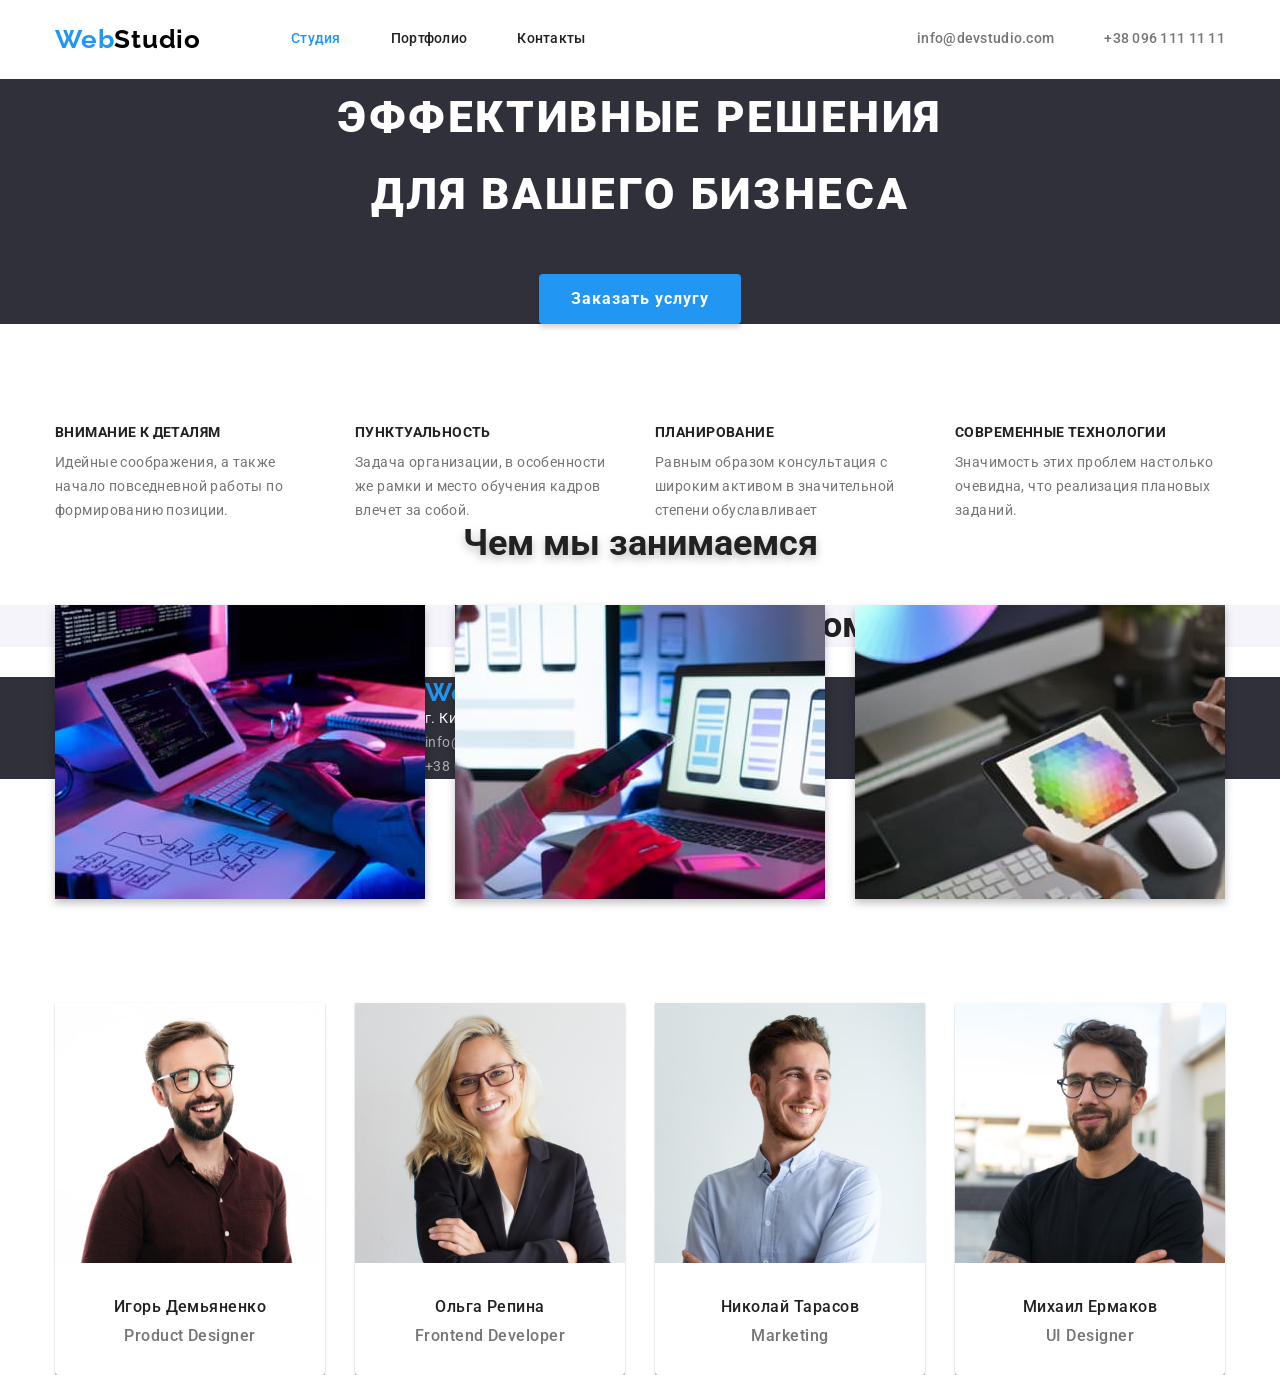
==== index.html @ 73bb430c "edit 23.06" ====
<!DOCTYPE html>
<html lang="ru">
<head>
    <meta charset="UTF-8">
    <meta http-equiv="X-UA-Compatible" content="IE=edge">
    <meta name="viewport" content="width=device-width, initial-scale=1.0">
    <link rel="preconnect" href="https://fonts.googleapis.com">
    <link rel="preconnect" href="https://fonts.gstatic.com" crossorigin>
    <link href="https://fonts.googleapis.com/css2?family=Raleway:wght@700&family=Roboto:wght@400;500;700;900&display=swap" rel="stylesheet">
    <link rel="stylesheet" href="https://cdnjs.cloudflare.com/ajax/libs/modern-normalize/1.1.0/modern-normalize.min.css" integrity="sha512-wpPYUAdjBVSE4KJnH1VR1HeZfpl1ub8YT/NKx4PuQ5NmX2tKuGu6U/JRp5y+Y8XG2tV+wKQpNHVUX03MfMFn9Q==" crossorigin="anonymous" referrerpolicy="no-referrer" />
    <title>Студия</title>
    <link rel="stylesheet" href="./css/styles.css" />
</head>
<body class="page">
    <!-- Меню -->
    <header class="page-header">
        <div class="container">
            <nav class="main-nav">
                <a class="main-logo" href="./index.html">
                    <span class="logo-accent">Web</span>Studio
                </a>
                <ul class="main-nav list">
                    <li class="item"><a class="main-nav-li link current" href="./index.html">Студия</a></li>
                    <li class="item"><a class="main-nav-li link" href="./portfolio.html">Портфолио</a></li>
                    <li class="item"><a class="main-nav-li link" href="">Контакты</a></li>
                </ul>
                <ul class="contact list">
                    <li class="item"><a class="contact-li link" href="mailto:info@devstudio.com">info@devstudio.com</a></li>
                    <li class="item"><a class="contact-li link" href="tel:+380961111111">+38 096 111 11 11</a></li>
                </ul>
            </nav>
        </div>
    </header>
    <main>
        <!--Герой-->
    <div>
        <section class="hero">
            <h1 class="hero-title">Эффективные решения для вашего бизнеса</h1>
            <button class="button-hero" type="button" >
                Заказать услугу
            </button>
        </section>
    </div>
    <!--Особенности-->
    <section class="pecul">
        <div class="container">
            <h2 class="title-pecul">Особенности</h2>
        <ul class="pecul-li list">
            <li class="item">
                <h3>Внимание к деталям</h3>
                <p>Идейные соображения, а также начало повседневной работы по формированию позиции.</p>
            </li>
            <li class="item">
                <h3>Пунктуальность</h3>
                <p>Задача организации, в особенности же рамки и место обучения кадров влечет за собой.</p>
            </li>
            <li class="item">
                <h3>Планирование</h3>
                <p>Равным образом консультация с широким активом в значительной степени обуславливает</p>
            </li>
            <li class="item">
                <h3>Современные технологии</h3>
                <p>Значимость этих проблем настолько очевидна, что реализация плановых заданий.</p>
            </li>
        </ul>
        </div>
    </section>
    <!--Чем мы занимаемся-->    
    <section class="lessons">
        <div class="container">
            <h2 class="les-title">Чем мы занимаемся</h2>
        <ul class="les-li list">
            <li class="item"><img class="img-lessons" src="./images/box1.jpg" alt="планшет на столе" width="370"></li>
            <li class="item"><img class="img-lessons" src="./images/box2.jpg" alt="ноутбук и телефон" width="370"></li>
            <li class="item"><img class="img-lessons" src="./images/box3.jpg" alt="планшет в руке" width="370"></li>
        </ul>
        </div>
    </section>
    <!--Наша команда-->
    <section class="command">
        <div class="container">
            <h2 class="com-title">Наша команда</h2>
        <ul class="com-li list">
            <li class="item"> <img src="./images/team1.jpg" alt="Игорь Демьяненко" width="270">
            <h3 class="command-name">Игорь Демьяненко</h3>
            <p>Product Designer</p>
            </li>
            <li class="item"> <img src="./images/team2.jpg" alt="Ольга Репина" width="270">
            <h3 class="command-name">Ольга Репина</h3>
            <p>Frontend Developer</p>
            </li>
            <li class="item"> <img src="./images/team3.jpg" alt="Николай Тарасов" width="270">
            <h3 class="command-name">Николай Тарасов</h3>
            <p>Marketing</p>
            </li>
            <li class="item"> <img src="./images/team4.jpg" alt="Михаил Ермаков" width="270">
            <h3 class="command-name">Михаил Ермаков</h3>
            <p>UI Designer</p>
            </li>
        </ul>
        </div>
    </section>
    </main>
    <footer>
        <div class="container">
            
                <a class="footer-logo" href="./index.html">
                    <span class="logo-accent">Web</span>Studio
                </a>
                <address class="adress-fot">
                    <ul class="list">
                        <li class="foter-adress">г. Киев, пр-т Леси Украинки, 26</li>
                        <li><a class="adress-lnk link" href="mailto:info@devstudio.com">info@devstudio.com</a></li>
                        <li><a class="adress-lnk link" href="tel:+380961111111">+38 096 111 11 11</a></li>
                    </ul>
                </address>
           
        </div>
    </footer>
</body>
</html>
---- css/styles.css ----
/* цвет фона Наша команда #F5F4FA */
/* цвет карточек наша комманда #F5F4FA */
/* цвет фона героя и подвала  #2F303A */
html {
    box-sizing: border-box;
}
*,
*::before,
*::after {
    box-sizing: inherit;
}
:root {
    --primery-text-color: #757575;
    --secondary-text-color: #212121;
    --highlight-color: #2196F3;
    --primery-backgrouncol-port: #fff;
    --secondary-beckgrouncol-port: #F5F4FA;
}
body {
    background-color: var(--primery-backgrouncol-port);
    font-family: Roboto, sans-serif;
    font-style: normal;
    color: var(--primery-text-color);
}
.container {
    width: 1200px;
    padding-left: 15px;
    padding-right: 15px;
    margin: 0 auto;
}
h2 {
    color: var(--secondary-text-color);
    font-weight: 700;
    font-size: 36px;
    line-height: 1.16;
}
.list {
    margin: 0;
    padding: 0;
    list-style-type: none;
}
.link {
    color: inherit;
    text-decoration: none;
}
.img {
    display: block;
}

/* header */
/* .page-header {
    display: flex;
    align-items: center;
    min-height: 80px;
} */
.main-logo {
    margin-right: 90px;
    margin-top: 24px;
    margin-bottom: 24px;
    font-family: Raleway, sans-serif;
    font-style: normal;
    font-weight: 700;
    font-size: 26px;
    line-height: 1.19;
    letter-spacing: 0.03em;
    color: #000;
    word-spacing: inherit;
    text-decoration: none;
}
.logo-accent {
    color: var(--highlight-color);
}
.main-nav {
    display: flex;
    align-items: center;
}
.main-nav .item:last-child {
    margin-right: 0;
}
.main-nav .item + .item {
    margin-left: 50px;
}
.main-nav,
.contact {
    color: var(--secondary-text-color);
    font-weight: 500;
    font-size: 14px;
    line-height: 1.14;
    letter-spacing: 0.02em;
    word-spacing: inherit;
    text-decoration: none;
}
.contact {
    display: flex;
    margin-left: auto;
    color: var(--primery-text-color);
}
.contact .item + .item {
    margin-left: 50px;
    
}
.current,
.main-nav-li:focus,
.main-nav-li:hover,
.contact-li:hover,
.contact-li:focus {
    color: var(--highlight-color);
    text-decoration: none;
}
/* hero */
.hero {
    background-color: #2F303A;
    text-align: center;
}
.hero-title {
    max-width: 700px;
    margin-top: 0;
    margin-right: auto;
    margin-left: auto;
    margin-bottom: 40px;
    color: #fff;
    font-weight: 900;
    font-size: 44px;
    line-height: 1.76;
    letter-spacing: 0.06em;
    text-transform: uppercase;
}
.button-hero {
    min-width: 200px;
    padding: 10px 32px;
    font-family: Roboto, sans-serif;
    font-style: normal;
    font-weight: 700;
    font-size: 16px;
    line-height: 1.88;
    letter-spacing: 0.06em;
    color: #fff;
    background-color: var(--highlight-color);
    border: 0;
    border-color: transparent;
    box-shadow: 0px 4px 4px rgba(0, 0, 0, 0.15);
    border-radius: 4px;
    cursor: pointer;
}
/* peculiarities */
.pecul-li {
    display: flex;
    flex-wrap: wrap;
    align-items: center;
}
.pecul-li .item > p {
    margin: 0;
}
.pecul-li > li {
    width: 270px;
}
.pecul-li .item:last-child {
    margin-right: 0;
}
.pecul-li .item + .item {
    margin-left: 30px;
}
.title-pecul {
    visibility: hidden;
}
.pecul h3 {
    margin: 0;
    padding-top: 0;
    padding-bottom: 10px;
    color: var(--secondary-text-color);
    font-weight: 700;
    font-size: 14px;
    line-height: 1.14;
    letter-spacing: 0.03em;
    text-transform: uppercase;
}
.pecul p {
    font-weight: 400;
    font-size: 14px;
    line-height: 1.71;
    letter-spacing: 0.03em;
}

/* lessons */
.lessons {
    filter: drop-shadow(0px 4px 4px rgba(0, 0, 0, 0.25));
}
.les-title {
    margin-top: 0;
    margin-bottom: 40px;
    text-align: center;
}
.les-li {
    display: flex;
    align-items: center;
    float: left;
    max-width: 370px;
    padding-bottom: 100px;
}
.les-li .item:last-child {
    margin-right: 0;
}
.les-li .item + .item {
    margin-left: 30px;
}
/* command */
.command {
    background-color: var(--secondary-beckgrouncol-port);
}
.com-title {
    /* margin-top: 0;
    margin-bottom: 40px; */
    text-align: center;
}
.com-li {
    display: flex;
    flex-wrap: wrap;
    float: left;
    align-items: center;
}
.com-li .item:last-child {
    margin-right: 0;
}
.com-li .item + .item {
    margin-left: 30px;
}
.com-li img {
    margin-bottom: 30px;
}
.com-li p {
    margin-top: 0;
    margin-bottom: 30px;
    font-weight: 500;
    font-size: 16px;
    line-height: 1.18;
    text-align: center;
    letter-spacing: 0.03em;
}
.com-li > .item {
    max-width: 270px;
    background-color: #fff;
    box-shadow: 0px 1px 3px rgba(0, 0, 0, 0.12), 0px 1px 1px rgba(0, 0, 0, 0.14), 0px 2px 1px rgba(0, 0, 0, 0.2);
    border-radius: 0px 0px 4px 4px;
}
.command-name {
    margin-top: 0;
    margin-bottom: 10px;
    font-weight: 500;
    font-size: 16px;
    line-height: 1.18;
    text-align: center;
    letter-spacing: 0.03em;
    color: #212121;
}
/* footer */
footer {
    background-color: #2F303A;
}

.footer-logo {
    font-family: Raleway, sans-serif;
    font-style: normal;
    font-weight: 700;
    font-size: 26px;
    line-height: 1.19;
    letter-spacing: 0.03em;
    color: #fff;
    word-spacing: inherit;
    text-decoration: none;
}
.adress-fot,
.foter-adress {
    font-weight: 400;
    font-size: 14px;
    font-style: normal;
    line-height: 1.71;
    letter-spacing: 0.03em;
}
.foter-adress {
    color: #fff;
}
.adress-fot {
    color: rgba(255, 255, 255, 0.6);
}

/* portfolio */
.page-portf{
    font-family: Roboto, sans-serif;
    font-style: normal;
    text-decoration : none;
    color: var(--primery-text-color);
    background-color: var(--primery-backgrouncol-port)
}
.main-title {
    display: none;
}
.main-btn {
font-family: Roboto, sans-serif;
font-style: normal;
font-weight: 500;
font-size: 16px;
line-height: 1.62;
text-align: center;
letter-spacing: 0.03em;
color: #000;
background-color: var(--secondary-beckgrouncol-port);
border-color: transparent;
border-radius: 4px;
cursor: pointer;

}
.main-btn:focus,
.main-btn:hover {
    color: ;
    background-color: var(--highlight-color);

}
.works-li {
    display: flex;
    flex-wrap: wrap;
}
.works-li > li {
    width: 370px;
}
.main-img {
    background-color: var(--primery-backgrouncol-port);
    border-radius: 4px;
}
.name-project {
    font-weight: 700;
    font-size: 18px;
    line-height: 2;
    letter-spacing: 0.06em;
    color: #212121;
}
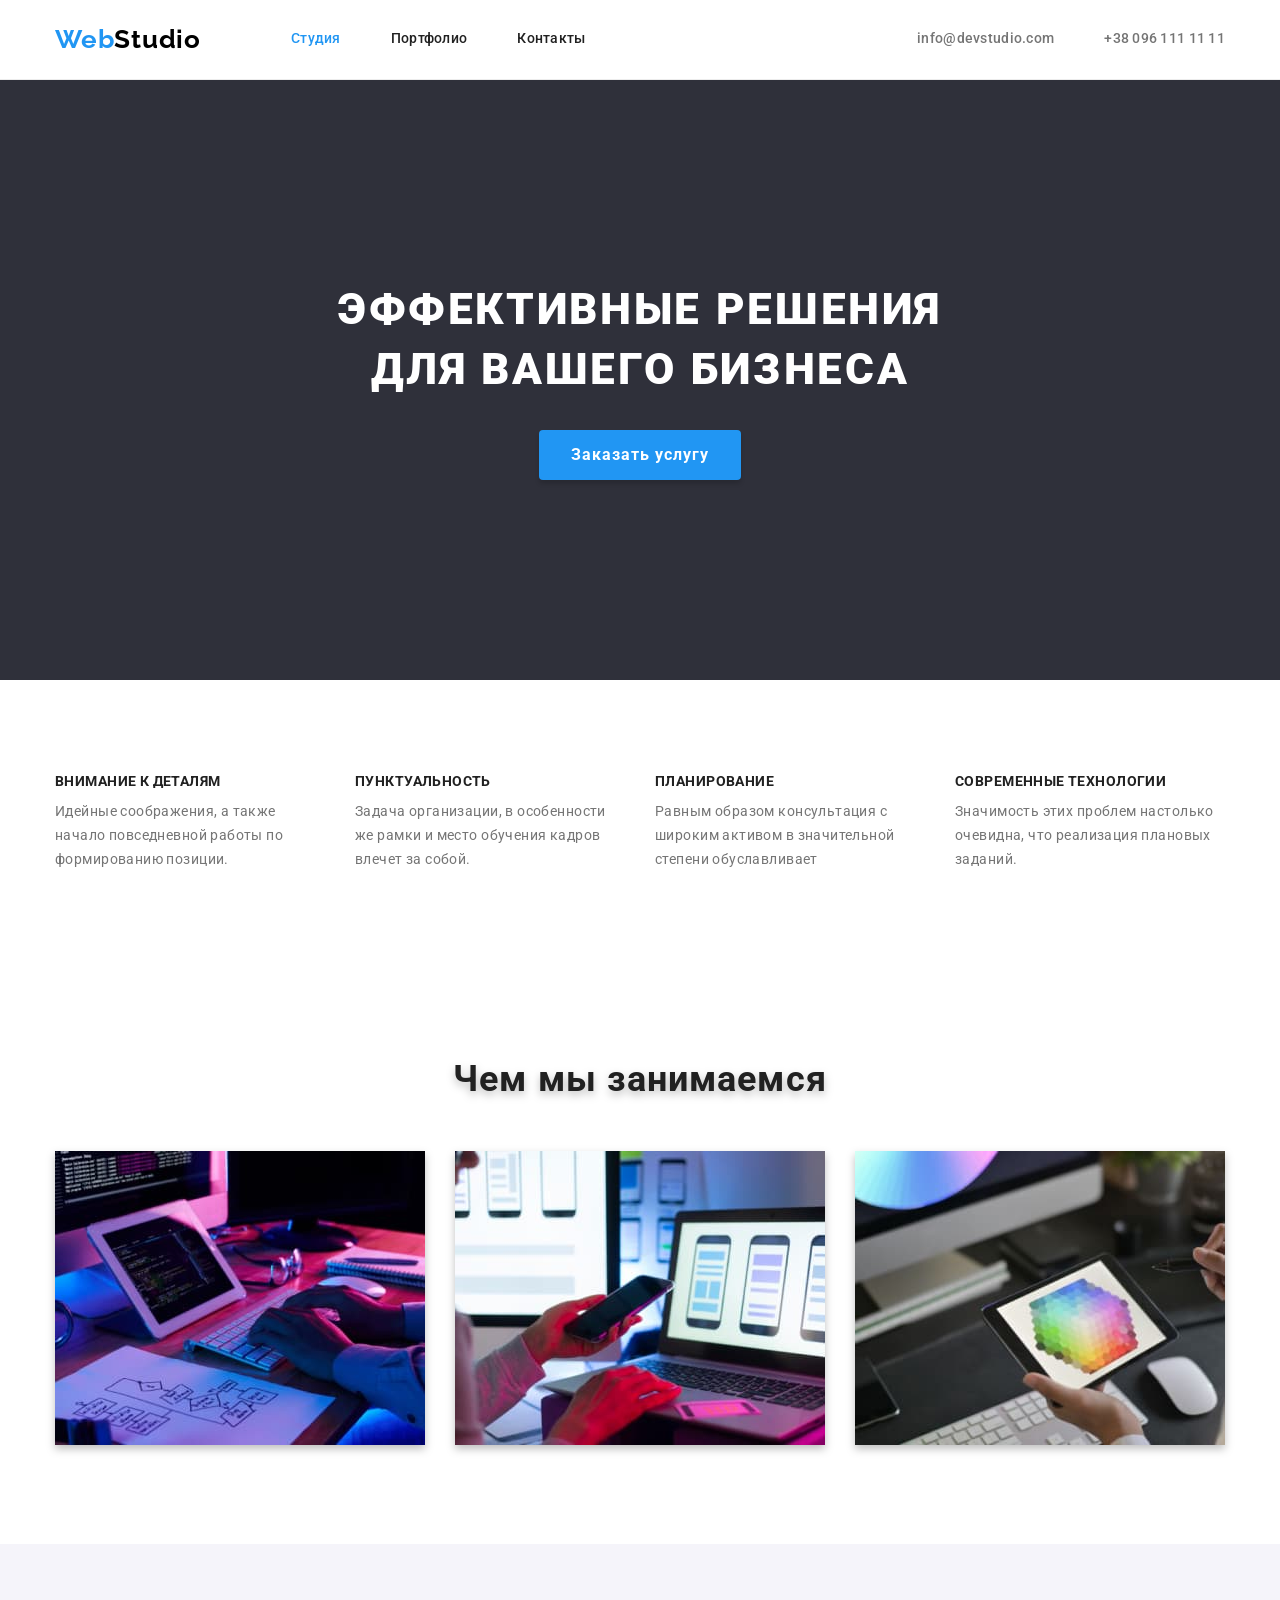
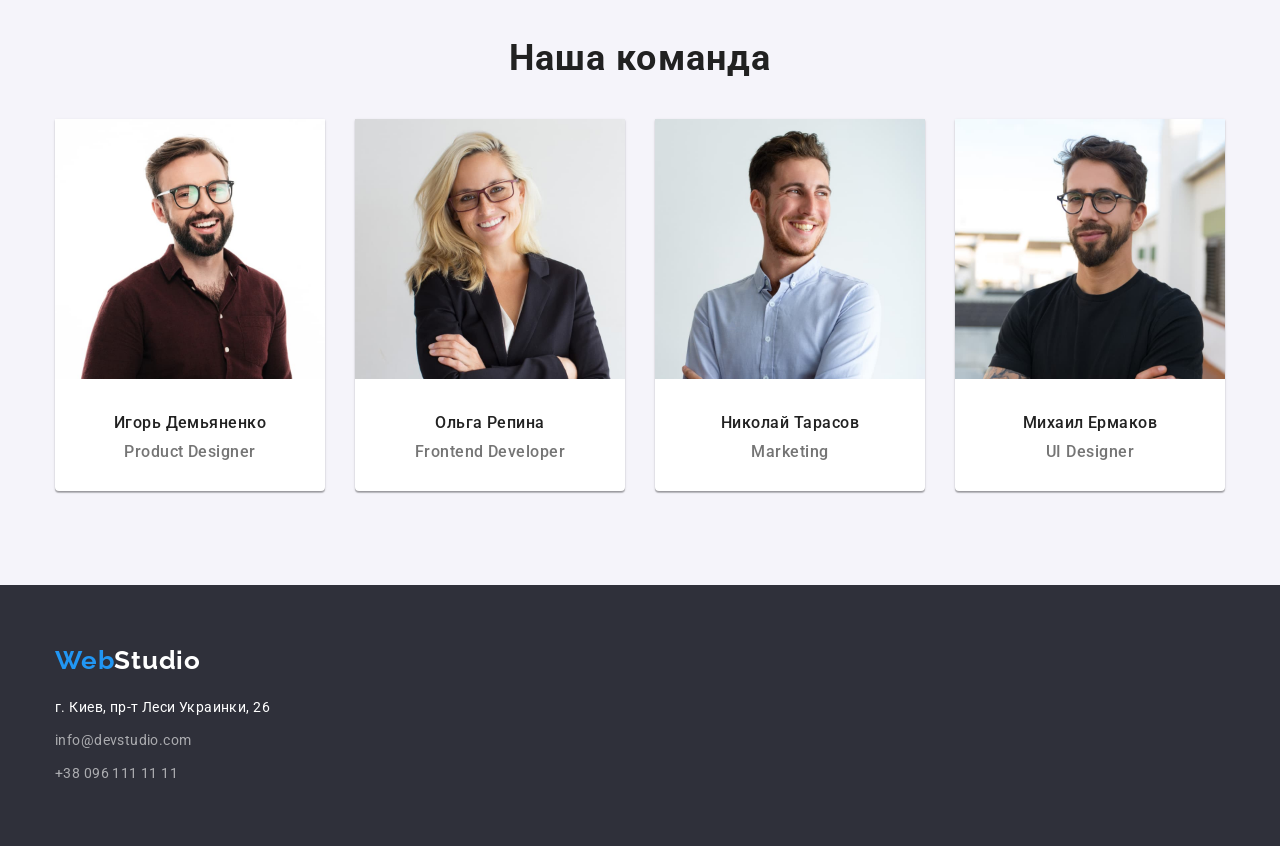
==== commit 76799cd0: "index ok" ====
--- a/index.html
+++ b/index.html
@@ -103,18 +103,18 @@
     </main>
     <footer>
         <div class="container">
-            
+            <div class="foot-log">
                 <a class="footer-logo" href="./index.html">
                     <span class="logo-accent">Web</span>Studio
                 </a>
-                <address class="adress-fot">
-                    <ul class="list">
+            </div>
+                <address class="adress-foot">
+                    <ul class="adrfoo list">
                         <li class="foter-adress">г. Киев, пр-т Леси Украинки, 26</li>
                         <li><a class="adress-lnk link" href="mailto:info@devstudio.com">info@devstudio.com</a></li>
                         <li><a class="adress-lnk link" href="tel:+380961111111">+38 096 111 11 11</a></li>
                     </ul>
                 </address>
-           
         </div>
     </footer>
 </body>
--- a/css/styles.css
+++ b/css/styles.css
@@ -33,6 +33,8 @@
     font-weight: 700;
     font-size: 36px;
     line-height: 1.16;
+    text-align: center;
+    letter-spacing: 0.03em; 
 }
 .list {
     margin: 0;
@@ -46,13 +48,15 @@
 .img {
     display: block;
 }
+section {
+    padding-top: 94px;
+    padding-bottom: 94px;
+}
 
 /* header */
-/* .page-header {
-    display: flex;
-    align-items: center;
-    min-height: 80px;
-} */
+.page-header {
+    border-bottom: 1px solid #ECECEC;
+}
 .main-logo {
     margin-right: 90px;
     margin-top: 24px;
@@ -109,25 +113,29 @@
 }
 /* hero */
 .hero {
+    padding-top: 0;
+    padding-bottom: 0;
     background-color: #2F303A;
     text-align: center;
 }
 .hero-title {
     max-width: 700px;
+    padding-top: 200px;
     margin-top: 0;
     margin-right: auto;
     margin-left: auto;
-    margin-bottom: 40px;
+    margin-bottom: 30px;
     color: #fff;
     font-weight: 900;
     font-size: 44px;
-    line-height: 1.76;
+    line-height: 1.36;
     letter-spacing: 0.06em;
     text-transform: uppercase;
 }
 .button-hero {
     min-width: 200px;
     padding: 10px 32px;
+    margin-bottom: 200px;
     font-family: Roboto, sans-serif;
     font-style: normal;
     font-weight: 700;
@@ -143,6 +151,10 @@
     cursor: pointer;
 }
 /* peculiarities */
+/* .pecul {
+    padding-top: 0;
+    padding-bottom: 0;
+} */
 .pecul-li {
     display: flex;
     flex-wrap: wrap;
@@ -161,7 +173,10 @@
     margin-left: 30px;
 }
 .title-pecul {
+    margin-top: 0;
+    margin-bottom: 0;
     visibility: hidden;
+    display: none;
 }
 .pecul h3 {
     margin: 0;
@@ -187,15 +202,16 @@
 }
 .les-title {
     margin-top: 0;
-    margin-bottom: 40px;
+    padding-bottom: 50px;
+    margin-bottom: 0;
     text-align: center;
 }
 .les-li {
     display: flex;
-    align-items: center;
-    float: left;
+    /* align-items: center; */
+    /* float: left; */
     max-width: 370px;
-    padding-bottom: 100px;
+    /* padding-bottom: 100px; */
 }
 .les-li .item:last-child {
     margin-right: 0;
@@ -208,14 +224,14 @@
     background-color: var(--secondary-beckgrouncol-port);
 }
 .com-title {
-    /* margin-top: 0;
-    margin-bottom: 40px; */
+    margin-top: 0;
+    margin-bottom: 40px;
     text-align: center;
 }
 .com-li {
     display: flex;
     flex-wrap: wrap;
-    float: left;
+    /* float: left; */
     align-items: center;
 }
 .com-li .item:last-child {
@@ -256,8 +272,15 @@
 footer {
     background-color: #2F303A;
 }
-
+.foot-log {
+    padding-top: 60px;
+    padding-bottom: 20px;
+}
+.adress-foot {
+    padding-bottom: 60px;
+}
 .footer-logo {
+    padding-top: 60px;
     font-family: Raleway, sans-serif;
     font-style: normal;
     font-weight: 700;
@@ -268,7 +291,15 @@
     word-spacing: inherit;
     text-decoration: none;
 }
-.adress-fot,
+.adress-foot .list {
+    display: flex;
+    flex-direction: column;
+    flex-wrap: wrap;
+}
+.adrfoo > li:nth-child(n + 2) {
+    padding-top: 9px;
+}
+.adress-foot,
 .foter-adress {
     font-weight: 400;
     font-size: 14px;
@@ -279,7 +310,7 @@
 .foter-adress {
     color: #fff;
 }
-.adress-fot {
+.adress-foot {
     color: rgba(255, 255, 255, 0.6);
 }
 
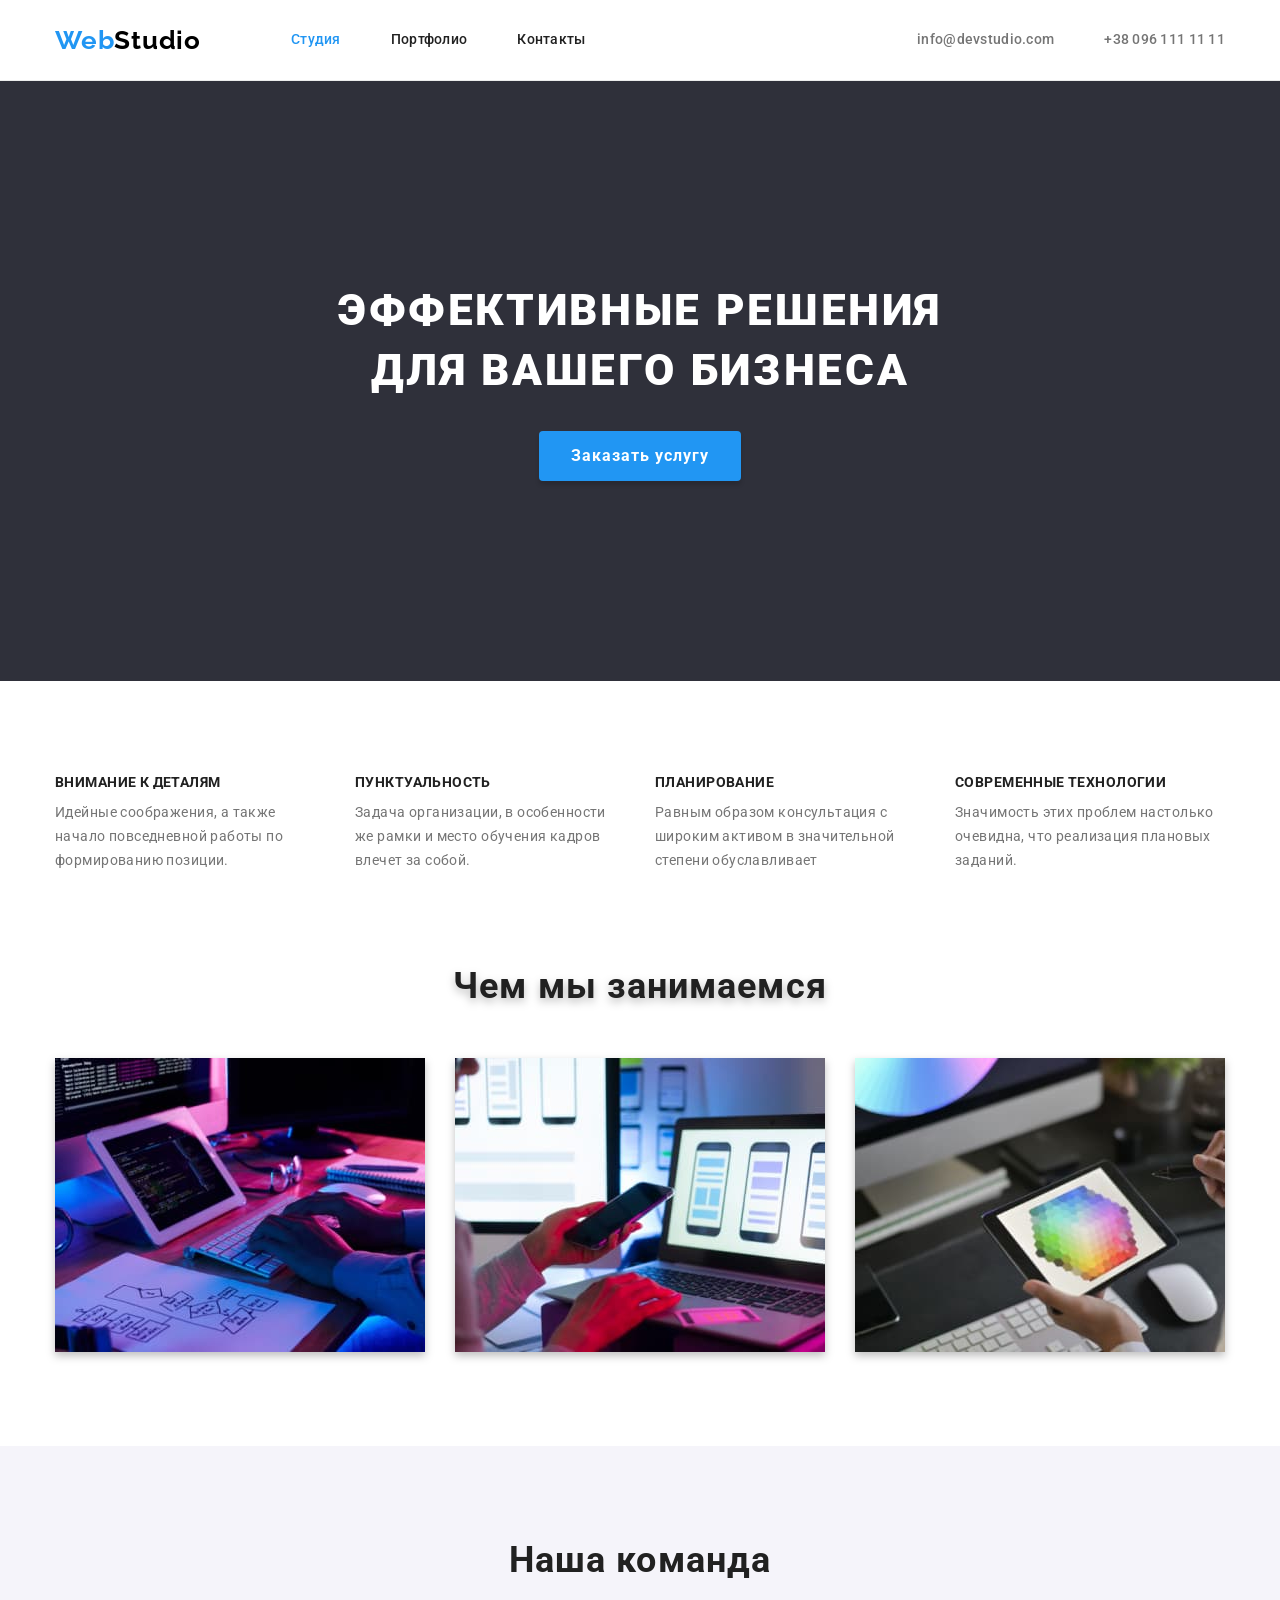
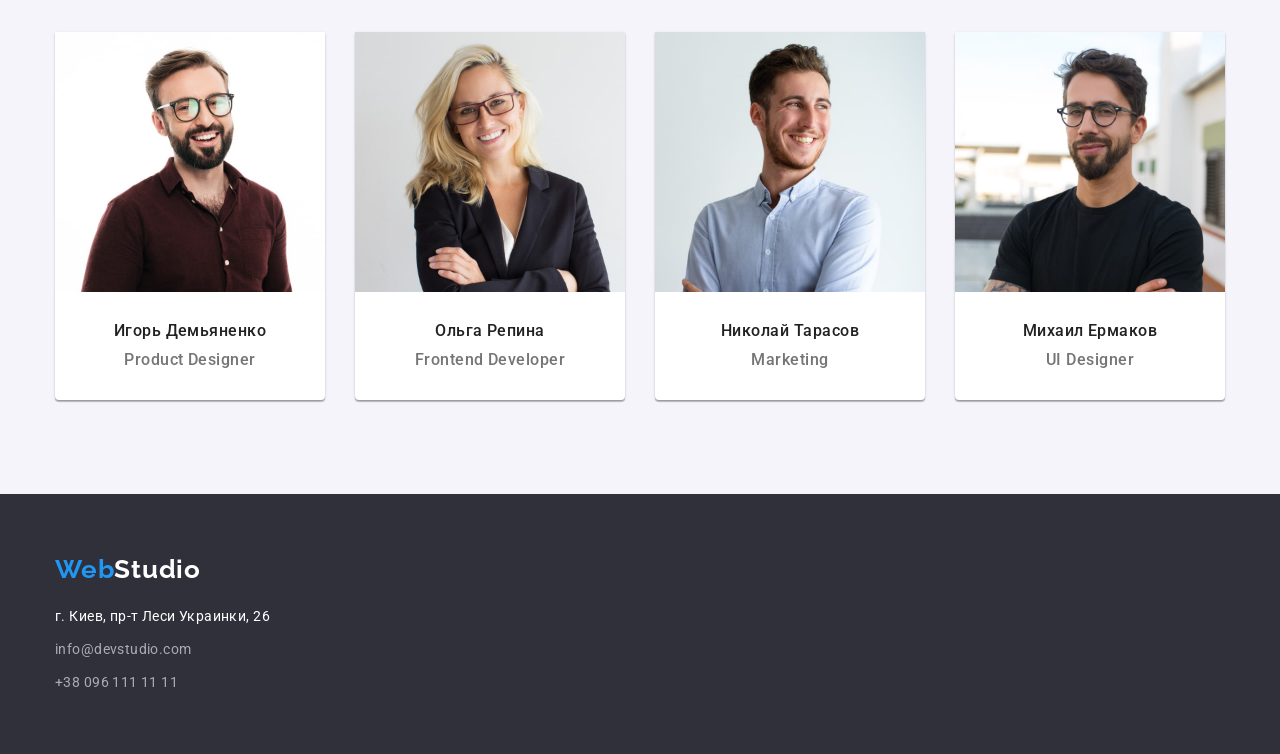
==== commit 76f57da2: "finish 25.06" ====
--- a/index.html
+++ b/index.html
@@ -81,21 +81,29 @@
         <div class="container">
             <h2 class="com-title">Наша команда</h2>
         <ul class="com-li list">
-            <li class="item"> <img src="./images/team1.jpg" alt="Игорь Демьяненко" width="270">
-            <h3 class="command-name">Игорь Демьяненко</h3>
-            <p>Product Designer</p>
+            <li class="item"><img src="./images/team1.jpg" alt="Игорь Демьяненко" width="270">
+            <div class="com-na">
+                <h3 class="command-name">Игорь Демьяненко</h3>
+                <p>Product Designer</p>
+            </div> 
             </li>
-            <li class="item"> <img src="./images/team2.jpg" alt="Ольга Репина" width="270">
-            <h3 class="command-name">Ольга Репина</h3>
-            <p>Frontend Developer</p>
+            <li class="item"><img src="./images/team2.jpg" alt="Ольга Репина" width="270">
+            <div class="com-na">
+                <h3 class="command-name">Ольга Репина</h3>
+                <p>Frontend Developer</p>
+            </div>
             </li>
-            <li class="item"> <img src="./images/team3.jpg" alt="Николай Тарасов" width="270">
-            <h3 class="command-name">Николай Тарасов</h3>
-            <p>Marketing</p>
+            <li class="item"><img src="./images/team3.jpg" alt="Николай Тарасов" width="270">
+            <div class="com-na">
+                <h3 class="command-name">Николай Тарасов</h3>
+                <p>Marketing</p>
+            </div>
             </li>
-            <li class="item"> <img src="./images/team4.jpg" alt="Михаил Ермаков" width="270">
-            <h3 class="command-name">Михаил Ермаков</h3>
-            <p>UI Designer</p>
+            <li class="item"><img src="./images/team4.jpg" alt="Михаил Ермаков" width="270">
+            <div class="com-na">
+                <h3 class="command-name">Михаил Ермаков</h3>
+                <p>UI Designer</p>
+            </div>
             </li>
         </ul>
         </div>
--- a/css/styles.css
+++ b/css/styles.css
@@ -22,20 +22,41 @@
     font-style: normal;
     color: var(--primery-text-color);
 }
+h1,
+h2,
+h3,
+h4,
+h5,
+h6,
+p {
+	margin-top: 0;
+}
+h2 {
+    color: var(--secondary-text-color);
+    font-weight: 700;
+    font-size: 36px;
+    line-height: 1.16;
+    text-align: center;
+    letter-spacing: 0.03em; 
+}
+address {
+	font-style: normal;
+}
+img {
+    display: block;
+	max-width: 100%;
+	height: auto;
+}
+section {
+    padding-top: 94px;
+    padding-bottom: 94px;
+}
 .container {
     width: 1200px;
     padding-left: 15px;
     padding-right: 15px;
     margin: 0 auto;
 }
-h2 {
-    color: var(--secondary-text-color);
-    font-weight: 700;
-    font-size: 36px;
-    line-height: 1.16;
-    text-align: center;
-    letter-spacing: 0.03em; 
-}
 .list {
     margin: 0;
     padding: 0;
@@ -45,22 +66,14 @@
     color: inherit;
     text-decoration: none;
 }
-.img {
-    display: block;
-}
-section {
-    padding-top: 94px;
-    padding-bottom: 94px;
-}
 
 /* header */
 .page-header {
     border-bottom: 1px solid #ECECEC;
+    
 }
 .main-logo {
     margin-right: 90px;
-    margin-top: 24px;
-    margin-bottom: 24px;
     font-family: Raleway, sans-serif;
     font-style: normal;
     font-weight: 700;
@@ -83,6 +96,10 @@
 }
 .main-nav .item + .item {
     margin-left: 50px;
+}
+.main-nav .item {
+    padding-top: 32px;
+    padding-bottom: 32px;
 }
 .main-nav,
 .contact {
@@ -101,7 +118,6 @@
 }
 .contact .item + .item {
     margin-left: 50px;
-    
 }
 .current,
 .main-nav-li:focus,
@@ -113,14 +129,13 @@
 }
 /* hero */
 .hero {
-    padding-top: 0;
-    padding-bottom: 0;
+    padding-top: 200px;
+    padding-bottom: 200px;
     background-color: #2F303A;
     text-align: center;
 }
 .hero-title {
     max-width: 700px;
-    padding-top: 200px;
     margin-top: 0;
     margin-right: auto;
     margin-left: auto;
@@ -135,7 +150,6 @@
 .button-hero {
     min-width: 200px;
     padding: 10px 32px;
-    margin-bottom: 200px;
     font-family: Roboto, sans-serif;
     font-style: normal;
     font-weight: 700;
@@ -151,10 +165,9 @@
     cursor: pointer;
 }
 /* peculiarities */
-/* .pecul {
-    padding-top: 0;
+.pecul {
     padding-bottom: 0;
-} */
+}
 .pecul-li {
     display: flex;
     flex-wrap: wrap;
@@ -181,7 +194,7 @@
 .pecul h3 {
     margin: 0;
     padding-top: 0;
-    padding-bottom: 10px;
+    margin-bottom: 10px;
     color: var(--secondary-text-color);
     font-weight: 700;
     font-size: 14px;
@@ -202,16 +215,11 @@
 }
 .les-title {
     margin-top: 0;
-    padding-bottom: 50px;
-    margin-bottom: 0;
+    margin-bottom: 50px;
     text-align: center;
 }
 .les-li {
     display: flex;
-    /* align-items: center; */
-    /* float: left; */
-    max-width: 370px;
-    /* padding-bottom: 100px; */
 }
 .les-li .item:last-child {
     margin-right: 0;
@@ -225,13 +233,12 @@
 }
 .com-title {
     margin-top: 0;
-    margin-bottom: 40px;
+    margin-bottom: 50px;
     text-align: center;
 }
 .com-li {
     display: flex;
     flex-wrap: wrap;
-    /* float: left; */
     align-items: center;
 }
 .com-li .item:last-child {
@@ -240,12 +247,12 @@
 .com-li .item + .item {
     margin-left: 30px;
 }
-.com-li img {
-    margin-bottom: 30px;
+.com-na {
+    padding-top: 30px;
+    padding-bottom: 30px;
 }
 .com-li p {
-    margin-top: 0;
-    margin-bottom: 30px;
+    margin-bottom: 0;
     font-weight: 500;
     font-size: 16px;
     line-height: 1.18;
@@ -259,7 +266,6 @@
     border-radius: 0px 0px 4px 4px;
 }
 .command-name {
-    margin-top: 0;
     margin-bottom: 10px;
     font-weight: 500;
     font-size: 16px;
@@ -271,16 +277,13 @@
 /* footer */
 footer {
     background-color: #2F303A;
+    padding-top: 60px;
+    padding-bottom: 60px;
 }
 .foot-log {
-    padding-top: 60px;
-    padding-bottom: 20px;
-}
-.adress-foot {
-    padding-bottom: 60px;
+    margin-bottom: 20px;
 }
 .footer-logo {
-    padding-top: 60px;
     font-family: Raleway, sans-serif;
     font-style: normal;
     font-weight: 700;
@@ -297,7 +300,7 @@
     flex-wrap: wrap;
 }
 .adrfoo > li:nth-child(n + 2) {
-    padding-top: 9px;
+    margin-top: 9px;
 }
 .adress-foot,
 .foter-adress {
@@ -314,6 +317,8 @@
     color: rgba(255, 255, 255, 0.6);
 }
 
+
+
 /* portfolio */
 .page-portf{
     font-family: Roboto, sans-serif;
@@ -323,9 +328,25 @@
     background-color: var(--primery-backgrouncol-port)
 }
 .main-title {
+    margin-top: 0;
+    margin-bottom: 0;
+    visibility: hidden;
     display: none;
 }
+.main-li {
+    display: flex;
+    justify-content: center;
+    align-items: center;
+    padding-bottom: 50px;
+}
+.main-li .item:last-child {
+    margin-right: 0;
+}
+.main-li .item + .item {
+    margin-left: 8px;
+}
 .main-btn {
+padding: 6px 22px;
 font-family: Roboto, sans-serif;
 font-style: normal;
 font-weight: 500;
@@ -349,15 +370,30 @@
 .works-li {
     display: flex;
     flex-wrap: wrap;
+    gap: 30px;
+    list-style: none;
 }
 .works-li > li {
-    width: 370px;
+    min-width: 370px;
 }
 .main-img {
     background-color: var(--primery-backgrouncol-port);
-    border-radius: 4px;
+}
+.workit {
+    padding: 20px 24px;
+    border-right: 1px solid #EEEEEE;
+    border-bottom: 1px solid #EEEEEE;
+    border-left: 1px solid #EEEEEE;
+}
+.workit > p {
+    margin: 0;
+    font-weight: 400;
+    font-size: 16px;
+    line-height: 1.87;
+    letter-spacing: 0.03em;
 }
 .name-project {
+    margin-bottom: 4px;
     font-weight: 700;
     font-size: 18px;
     line-height: 2;
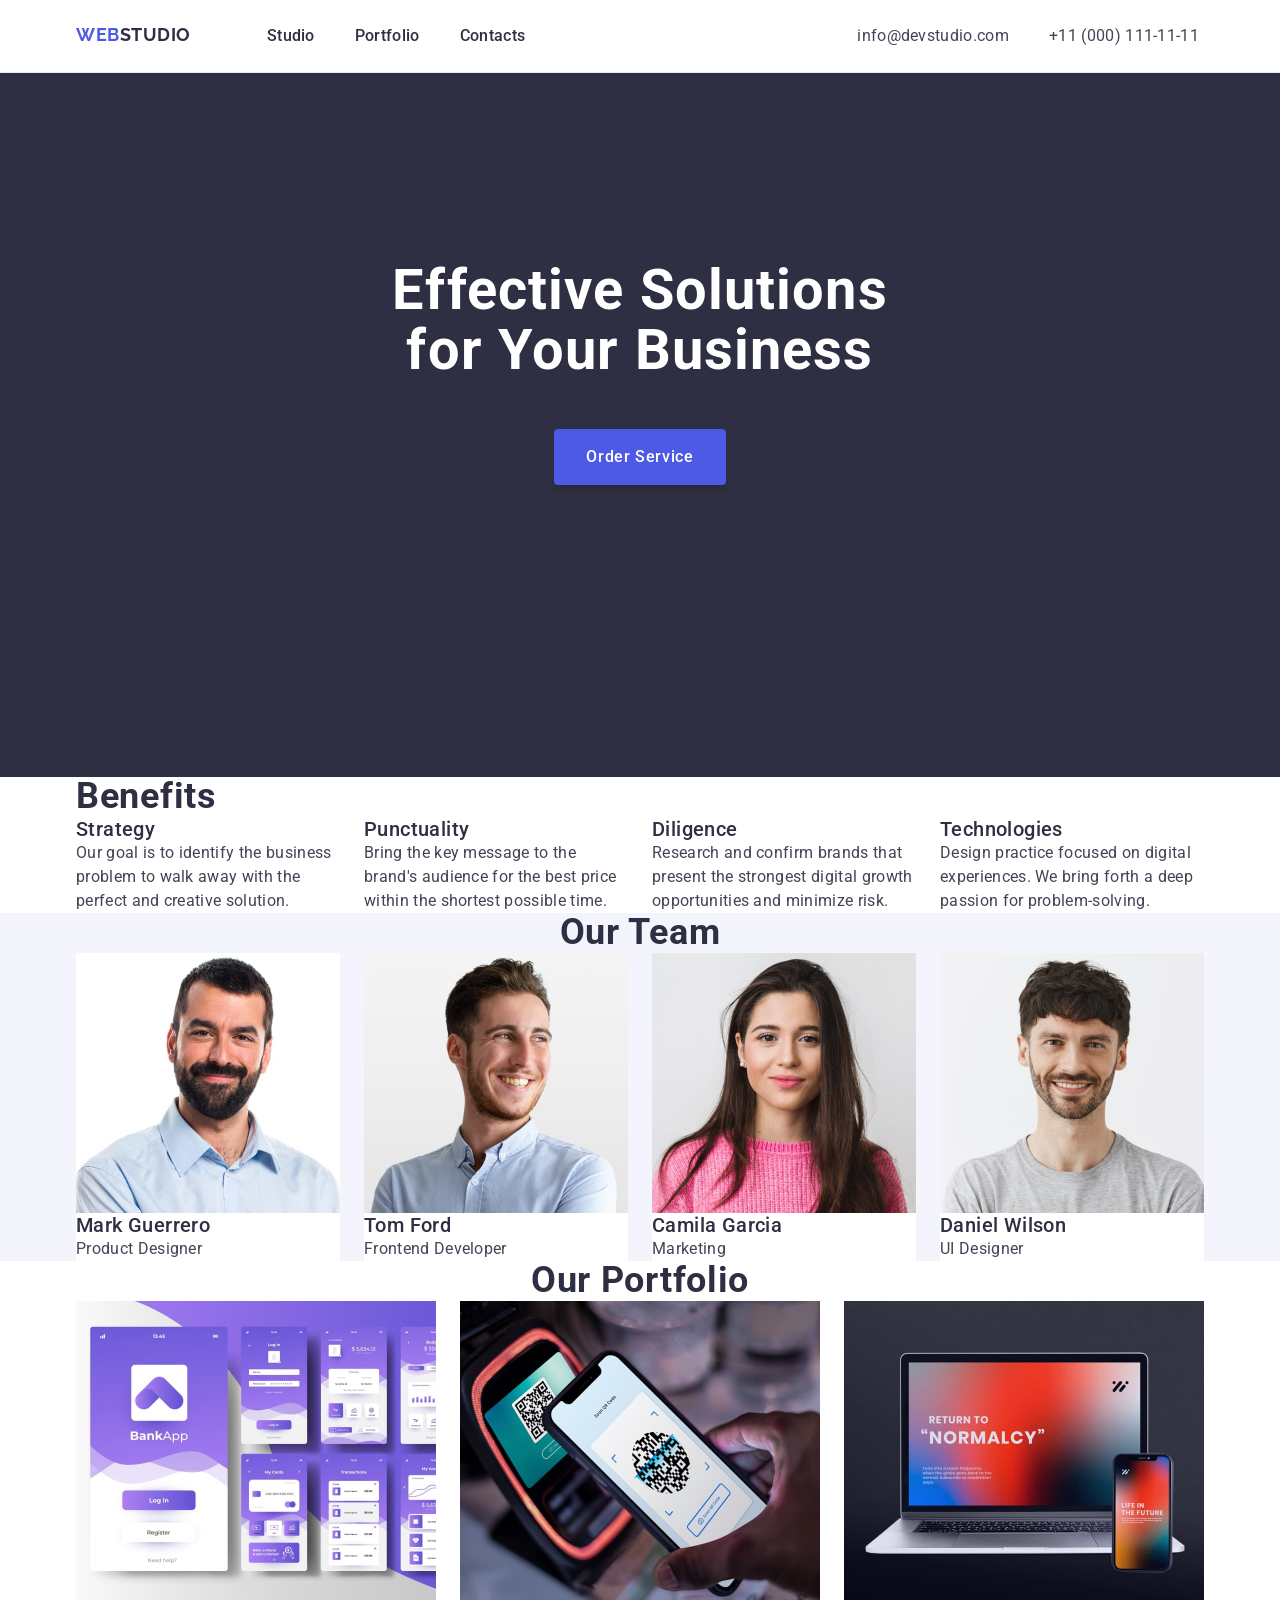
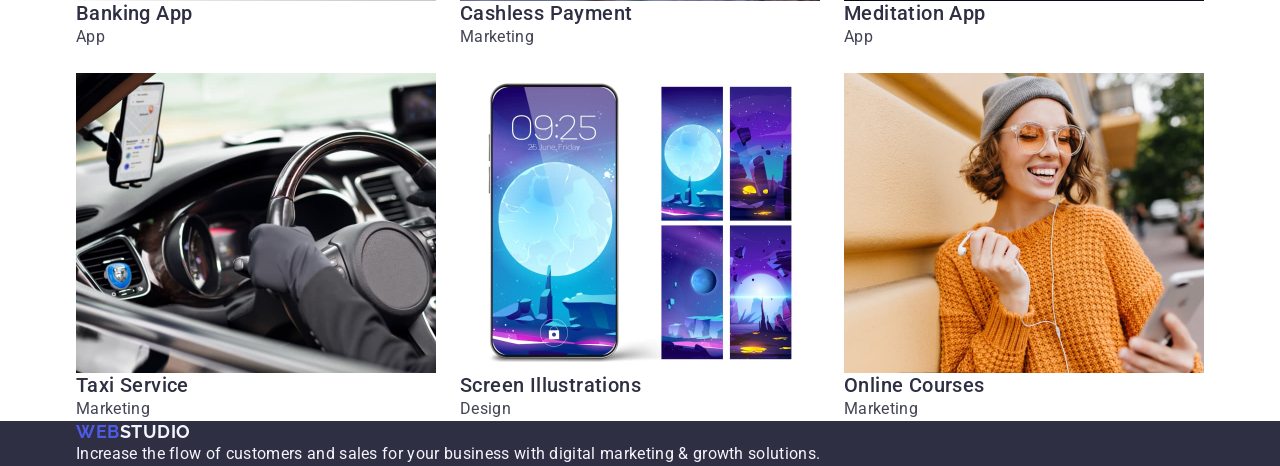
==== commit cb095c91: "commit message" ====
--- a/index.html
+++ b/index.html
@@ -1,129 +1,149 @@
 <!DOCTYPE html>
-<html lang="ru">
+<html lang="en">
 <head>
     <meta charset="UTF-8">
-    <meta http-equiv="X-UA-Compatible" content="IE=edge">
     <meta name="viewport" content="width=device-width, initial-scale=1.0">
+    <title>Portfolio</title>
     <link rel="preconnect" href="https://fonts.googleapis.com">
     <link rel="preconnect" href="https://fonts.gstatic.com" crossorigin>
-    <link href="https://fonts.googleapis.com/css2?family=Raleway:wght@700&family=Roboto:wght@400;500;700;900&display=swap" rel="stylesheet">
-    <link rel="stylesheet" href="https://cdnjs.cloudflare.com/ajax/libs/modern-normalize/1.1.0/modern-normalize.min.css" integrity="sha512-wpPYUAdjBVSE4KJnH1VR1HeZfpl1ub8YT/NKx4PuQ5NmX2tKuGu6U/JRp5y+Y8XG2tV+wKQpNHVUX03MfMFn9Q==" crossorigin="anonymous" referrerpolicy="no-referrer" />
-    <title>Студия</title>
-    <link rel="stylesheet" href="./css/styles.css" />
+    <link href="https://fonts.googleapis.com/css2?family=Raleway:wght@700&family=Roboto:wght@400;500;700&display=swap"
+        rel="stylesheet">
+    <link rel="stylesheet" href="https://cdn.jsdelivr.net/npm/modern-normalize@2.0.0/modern-normalize.min.css">
+    <link rel="stylesheet" href="./css/styles.css" >
 </head>
-<body class="page">
-    <!-- Меню -->
+<body>
     <header class="page-header">
         <div class="container">
-            <nav class="main-nav">
-                <a class="main-logo" href="./index.html">
-                    <span class="logo-accent">Web</span>Studio
-                </a>
-                <ul class="main-nav list">
-                    <li class="item"><a class="main-nav-li link current" href="./index.html">Студия</a></li>
-                    <li class="item"><a class="main-nav-li link" href="./portfolio.html">Портфолио</a></li>
-                    <li class="item"><a class="main-nav-li link" href="">Контакты</a></li>
-                </ul>
-                <ul class="contact list">
-                    <li class="item"><a class="contact-li link" href="mailto:info@devstudio.com">info@devstudio.com</a></li>
-                    <li class="item"><a class="contact-li link" href="tel:+380961111111">+38 096 111 11 11</a></li>
-                </ul>
-            </nav>
+        <nav class="nav">
+            <a class="logo-link" href="./index.html">Web<span class="logo-accent">Studio</span></a>
+            <ul class="nav-list">
+                <li class="nav-item"><a class="nav-link" href="./index.html">Studio</a></li>
+                <li class="nav-item"><a class="nav-link" href="">Portfolio</a></li>
+                <li class="nav-item"><a class="nav-link" href="">Contacts</a></li>
+            </ul>
+        </nav>
+        
+        <address class="adres">
+            <ul class="adres-list">
+                <li class="adres-item"><a class="adres-link" href="mailto:info@devstudio.com">info@devstudio.com</a></li>
+                <li class="adres-item"><a class="adres-link" href="tel:+110001111111">+11 (000) 111-11-11</a></li>
+            </ul>
+        </address>
         </div>
     </header>
     <main>
-        <!--Герой-->
-    <div>
+        <!-- ======= HERO SECTION ======= -->
         <section class="hero">
-            <h1 class="hero-title">Эффективные решения для вашего бизнеса</h1>
-            <button class="button-hero" type="button" >
-                Заказать услугу
-            </button>
+            <div class="container">
+            <h1 class="hero-title">Effective Solutions for Your Business</h1>
+            <button class="hero-but" type="button">Order Service</button>
+            </div>
         </section>
-    </div>
-    <!--Особенности-->
-    <section class="pecul">
+
+        <!-- ======= BENEFITS SECTION ======= -->
+        <section class="benef">
         <div class="container">
-            <h2 class="title-pecul">Особенности</h2>
-        <ul class="pecul-li list">
-            <li class="item">
-                <h3>Внимание к деталям</h3>
-                <p>Идейные соображения, а также начало повседневной работы по формированию позиции.</p>
+            <h2 class="benef-title">Benefits</h2>
+        <ul class="benef-list">
+            <li class="benef-item">
+                <h3 class="item-title">Strategy</h3>
+                <p class="item-p">Our goal is to identify the business problem to walk away with the perfect and creative solution. 
+                </p>
             </li>
-            <li class="item">
-                <h3>Пунктуальность</h3>
-                <p>Задача организации, в особенности же рамки и место обучения кадров влечет за собой.</p>
+            <li class="benef-item">
+                <h3 class="item-title">Punctuality</h3>
+                <p class="item-p">Bring the key message to the brand's audience for the best price within the shortest possible time. 
+                </p>
             </li>
-            <li class="item">
-                <h3>Планирование</h3>
-                <p>Равным образом консультация с широким активом в значительной степени обуславливает</p>
+            <li class="benef-item">
+                <h3 class="item-title">Diligence</h3>
+                <p class="item-p">Research and confirm brands that present the strongest digital growth opportunities and minimize risk. 
+                </p>
             </li>
-            <li class="item">
-                <h3>Современные технологии</h3>
-                <p>Значимость этих проблем настолько очевидна, что реализация плановых заданий.</p>
+            <li class="benef-item">
+                <h3 class="item-title">Technologies</h3>
+                <p class="item-p">Design practice focused on digital experiences. We bring forth a deep passion for problem-solving. 
+                </p>
             </li>
         </ul>
         </div>
-    </section>
-    <!--Чем мы занимаемся-->    
-    <section class="lessons">
+        </section>
+
+        <!-- ======= TEAM SECTION ======= -->
+        <section class="team">
+            <div class="container">
+            <h2 class="team-title">Our Team</h2>
+            <ul class="team-list">
+                <li class="team-item">
+                    <img class="team-img" src="./images/our-team/mark-guerrero.jpg" alt="Mark Guerrero" width="264">
+                    <h3 class="item-title">Mark Guerrero</h3>
+                    <p class="item-p">Product Designer</p>
+                </li>
+                <li class="team-item">
+                    <img class="team-img" src="./images/our-team/tom-ford.jpg" alt="Tom Ford" width="264">
+                    <h3 class="item-title">Tom Ford</h3>
+                    <p class="item-p">Frontend Developer</p>
+                </li>
+                <li class="team-item">
+                    <img class="team-img" src="./images/our-team/camila-garcia.jpg" alt="Camila Garcia" width="264">
+                    <h3 class="item-title">Camila Garcia</h3>
+                    <p class="item-p">Marketing</p>
+                </li>
+                <li class="team-item">
+                    <img class="team-img" src="./images/our-team/daniel-wilson.jpg" alt="Daniel Wilson" width="264">
+                    <h3 class="item-title">Daniel Wilson</h3>
+                    <p class="item-p">UI Designer</p>
+                </li>
+            </ul>
+            </div>
+        </section>
+
+        <!-- ======= PORTFOLLIO SECTION ======= -->
+        <section class="portf">
+            <div class="container">
+            <h2 class="portf-title">Our Portfolio</h2>
+            <ul class="portf-list">
+                <li class="portf-item">
+                    <img class="portf-img" src="./images/our-portfolio/banking-app.jpg" alt="Mark Guerrero" width="360">
+                    <h3 class="item-title">Banking App</h3>
+                    <p class="item-p">App</p>
+                </li>
+                <li class="portf-item">
+                    <img class="portf-img" src="./images/our-portfolio/cashless-payment.jpg" alt="Tom Ford" width="360">
+                    <h3 class="item-title">Cashless Payment</h3>
+                    <p class="item-p">Marketing</p>
+                </li>
+                <li class="portf-item">
+                    <img class="portf-img" src="./images/our-portfolio/meditation-app.jpg" alt="Camila Garcia" width="360">
+                    <h3 class="item-title">Meditation App</h3>
+                    <p class="item-p">App</p>
+                </li>
+                <li class="portf-item">
+                    <img class="portf-img" src="./images/our-portfolio/taxi-service.jpg" alt="Daniel Wilson" width="360">
+                    <h3 class="item-title">Taxi Service</h3>
+                    <p class="item-p">Marketing</p>
+                </li>
+                <li class="portf-item">
+                    <img class="portf-img" src="./images/our-portfolio/screen-illustrations.jpg" alt="Daniel Wilson" width="360">
+                    <h3 class="item-title">Screen Illustrations</h3>
+                    <p class="item-p">Design</p>
+                </li>
+                <li class="portf-item">
+                    <img class="portf-img" src="./images/our-portfolio/online-courses.jpg" alt="Daniel Wilson" width="360">
+                    <h3 class="item-title">Online Courses</h3>
+                    <p class="item-p">Marketing</p>
+                </li>
+            </ul>
+            </div>
+        </section>
+    </main>
+    <footer class="foot">
         <div class="container">
-            <h2 class="les-title">Чем мы занимаемся</h2>
-        <ul class="les-li list">
-            <li class="item"><img class="img-lessons" src="./images/box1.jpg" alt="планшет на столе" width="370"></li>
-            <li class="item"><img class="img-lessons" src="./images/box2.jpg" alt="ноутбук и телефон" width="370"></li>
-            <li class="item"><img class="img-lessons" src="./images/box3.jpg" alt="планшет в руке" width="370"></li>
-        </ul>
-        </div>
-    </section>
-    <!--Наша команда-->
-    <section class="command">
-        <div class="container">
-            <h2 class="com-title">Наша команда</h2>
-        <ul class="com-li list">
-            <li class="item"><img src="./images/team1.jpg" alt="Игорь Демьяненко" width="270">
-            <div class="com-na">
-                <h3 class="command-name">Игорь Демьяненко</h3>
-                <p>Product Designer</p>
-            </div> 
-            </li>
-            <li class="item"><img src="./images/team2.jpg" alt="Ольга Репина" width="270">
-            <div class="com-na">
-                <h3 class="command-name">Ольга Репина</h3>
-                <p>Frontend Developer</p>
-            </div>
-            </li>
-            <li class="item"><img src="./images/team3.jpg" alt="Николай Тарасов" width="270">
-            <div class="com-na">
-                <h3 class="command-name">Николай Тарасов</h3>
-                <p>Marketing</p>
-            </div>
-            </li>
-            <li class="item"><img src="./images/team4.jpg" alt="Михаил Ермаков" width="270">
-            <div class="com-na">
-                <h3 class="command-name">Михаил Ермаков</h3>
-                <p>UI Designer</p>
-            </div>
-            </li>
-        </ul>
-        </div>
-    </section>
-    </main>
-    <footer>
-        <div class="container">
-            <div class="foot-log">
-                <a class="footer-logo" href="./index.html">
-                    <span class="logo-accent">Web</span>Studio
-                </a>
-            </div>
-                <address class="adress-foot">
-                    <ul class="adrfoo list">
-                        <li class="foter-adress">г. Киев, пр-т Леси Украинки, 26</li>
-                        <li><a class="adress-lnk link" href="mailto:info@devstudio.com">info@devstudio.com</a></li>
-                        <li><a class="adress-lnk link" href="tel:+380961111111">+38 096 111 11 11</a></li>
-                    </ul>
-                </address>
+            <a class="logof-link" href="./index.html">Web<span class="logof-sp">Studio</span></a>
+            <p class="foot-p">
+            Increase the flow of customers and sales for your business with digital marketing & growth solutions.
+            </p>
         </div>
     </footer>
 </body>
-</html>
+</html>
--- a/css/styles.css
+++ b/css/styles.css
@@ -1,27 +1,32 @@
-/* цвет фона Наша команда #F5F4FA */
-/* цвет карточек наша комманда #F5F4FA */
-/* цвет фона героя и подвала  #2F303A */
-html {
-    box-sizing: border-box;
-}
+body {
+    font-family: "Roboto", sans-serif;
+    background-color: #ffffff;
+    color: #434455;
+}
+
+ul,
+ol {
+    list-style-type: none;
+    margin-top: 0;
+    margin-bottom: 0;
+    padding-left: 0;
+}
+
+a {
+    color: inherit;
+    text-decoration: none;
+}
+
+button {
+    cursor: pointer;
+}
+
 *,
 *::before,
 *::after {
-    box-sizing: inherit;
-}
-:root {
-    --primery-text-color: #757575;
-    --secondary-text-color: #212121;
-    --highlight-color: #2196F3;
-    --primery-backgrouncol-port: #fff;
-    --secondary-beckgrouncol-port: #F5F4FA;
-}
-body {
-    background-color: var(--primery-backgrouncol-port);
-    font-family: Roboto, sans-serif;
-    font-style: normal;
-    color: var(--primery-text-color);
-}
+    box-sizing: border-box;
+}
+
 h1,
 h2,
 h3,
@@ -29,374 +34,255 @@
 h5,
 h6,
 p {
-	margin-top: 0;
-}
-h2 {
-    color: var(--secondary-text-color);
-    font-weight: 700;
-    font-size: 36px;
-    line-height: 1.16;
-    text-align: center;
-    letter-spacing: 0.03em; 
-}
-address {
-	font-style: normal;
-}
+    margin-top: 0;
+    margin-bottom: 0;
+}
+
 img {
     display: block;
-	max-width: 100%;
-	height: auto;
-}
-section {
-    padding-top: 94px;
-    padding-bottom: 94px;
+    max-width: 100%;
 }
 .container {
-    width: 1200px;
+    width: 1158px;
     padding-left: 15px;
     padding-right: 15px;
-    margin: 0 auto;
-}
-.list {
-    margin: 0;
-    padding: 0;
-    list-style-type: none;
-}
-.link {
-    color: inherit;
-    text-decoration: none;
-}
-
-/* header */
+    margin-left: auto;
+    margin-right: auto;
+}
+
+/* ======= HEADER SECTION =======*/
 .page-header {
-    border-bottom: 1px solid #ECECEC;
-    
-}
-.main-logo {
-    margin-right: 90px;
-    font-family: Raleway, sans-serif;
+    border-bottom: 1px solid #e7e9fc;
+}
+.page-header .container{
+    /* height: 72px; */
+    display: flex;
+    align-items: center;
+}
+
+.page-header .nav {
+    display: flex;
+}
+
+.logo-accent {
+    color: #2e2f42;
+}
+.nav-item {
+    padding-top: 24px;
+    padding-bottom: 24px;
+}
+
+.nav-list {
+    display: flex;
+    gap: 40px;
+    margin-right: 332px;
+}
+.logo-link {
+    font-family: "Raleway", sans-serif;
+    font-weight: 700;
+    font-size: 18px;
+    line-height: 1.17;
+    letter-spacing: 0.03em;
+    text-transform: uppercase;
+    color: #4d5ae5;
+    padding-top: 24px;
+        margin-bottom: 24px;
+        margin-right: 76px;
+}
+
+.nav-link {
+    font-weight: 500;
+    font-size: 16px;
+    letter-spacing: 0.02em;
+    line-height: 1.5;
+    color: #2e2f42;
+}
+
+.nav-link:hover,
+.nav-link:focus {
+    color: #404bbf;
+}
+
+.nav-item {
+    letter-spacing: 0.02em;
+    color: #2e2f42;
+}
+
+.adres {
     font-style: normal;
-    font-weight: 700;
-    font-size: 26px;
-    line-height: 1.19;
-    letter-spacing: 0.03em;
-    color: #000;
-    word-spacing: inherit;
-    text-decoration: none;
-}
-.logo-accent {
-    color: var(--highlight-color);
-}
-.main-nav {
-    display: flex;
-    align-items: center;
-}
-.main-nav .item:last-child {
-    margin-right: 0;
-}
-.main-nav .item + .item {
-    margin-left: 50px;
-}
-.main-nav .item {
-    padding-top: 32px;
-    padding-bottom: 32px;
-}
-.main-nav,
-.contact {
-    color: var(--secondary-text-color);
-    font-weight: 500;
-    font-size: 14px;
-    line-height: 1.14;
-    letter-spacing: 0.02em;
-    word-spacing: inherit;
-    text-decoration: none;
-}
-.contact {
-    display: flex;
-    margin-left: auto;
-    color: var(--primery-text-color);
-}
-.contact .item + .item {
-    margin-left: 50px;
-}
-.current,
-.main-nav-li:focus,
-.main-nav-li:hover,
-.contact-li:hover,
-.contact-li:focus {
-    color: var(--highlight-color);
-    text-decoration: none;
-}
-/* hero */
+}
+
+.adres-list {
+    display: flex;
+    gap: 40px;
+}
+
+.adres-link {
+    font-weight: 400;
+    font-size: 16px;
+    line-height: 1.5;
+    letter-spacing: 0.02em;
+    color: #434455;
+}
+
+.adres-link:hover,
+.adres-link:focus {
+    color: #404bbf;
+}
+
+/* ======= MAIN SECTION =======*/
+main {
+    flex-grow: 1;
+}
+
+/* ======= HERO SECTION =======*/
 .hero {
-    padding-top: 200px;
-    padding-bottom: 200px;
-    background-color: #2F303A;
-    text-align: center;
-}
+    padding-top: 188px;
+    padding-bottom: 292px;
+    background: #2e2f42;
+    text-align: center;
+}
+
 .hero-title {
-    max-width: 700px;
-    margin-top: 0;
+    font-weight: 700;
+    font-size: 56px;
+    line-height: 1.07;
+    letter-spacing: 0.02em;
+    text-align: center;
+    color: #ffffff;
+    max-width: 496px;
+    padding-top: 0;
+    padding-bottom: 48px;
     margin-right: auto;
     margin-left: auto;
-    margin-bottom: 30px;
-    color: #fff;
-    font-weight: 900;
-    font-size: 44px;
-    line-height: 1.36;
-    letter-spacing: 0.06em;
-    text-transform: uppercase;
-}
-.button-hero {
-    min-width: 200px;
-    padding: 10px 32px;
-    font-family: Roboto, sans-serif;
-    font-style: normal;
-    font-weight: 700;
-    font-size: 16px;
-    line-height: 1.88;
-    letter-spacing: 0.06em;
-    color: #fff;
-    background-color: var(--highlight-color);
+}
+
+.hero-but {
+    font-weight: 500;
+    font-size: 16px;
+    line-height: 1.5;
+    letter-spacing: 0.04em;
+    color: #ffffff;
+    background: #4d5ae5;
+    box-shadow: 0 4px 4px 0 rgba(0, 0, 0, 0.15);
     border: 0;
-    border-color: transparent;
-    box-shadow: 0px 4px 4px rgba(0, 0, 0, 0.15);
     border-radius: 4px;
-    cursor: pointer;
-}
-/* peculiarities */
-.pecul {
-    padding-bottom: 0;
-}
-.pecul-li {
+    
+    padding: 16px 32px;
+    margin: 0 auto;
+}
+
+.hero-but:hover,
+.hero-but:focus {
+    background: #404bbf;
+}
+
+/* ======= BENEFITS SECTION ======= */
+.benef-title {
+    font-weight: 700;
+    font-size: 36px;
+    line-height: 1.11;
+    letter-spacing: 0.02em;
+    text-transform: capitalize;
+    color: #2e2f42;
+}
+
+.benef-list {
+    display: flex;
+    gap: 24px;
+}
+
+.benef-item {
+    flex-basis: calc((100% - 48px) / 4);
+}
+
+.item-title {
+    font-weight: 500;
+    font-size: 20px;
+    line-height: 1.2;
+    letter-spacing: 0.02em;
+    color: #2e2f42;
+}
+
+.item-p {
+    font-weight: 400;
+    font-size: 16px;
+    line-height: 1.5;
+    letter-spacing: 0.02em;
+}
+
+/* ======= TEAM SECTION ======= */
+.team {
+    background: #f4f4fd;
+}
+
+.team-item {
+    background-color: #FFFFFF;
+    flex-basis: calc((100% - 48px) / 4);
+}
+
+.team-list {
+    display: flex;
+    gap: 24px;
+}
+
+.team-title {
+    font-weight: 700;
+    font-size: 36px;
+    line-height: 1.11;
+    letter-spacing: 0.02em;
+    text-align: center;
+    text-transform: capitalize;
+    color: #2e2f42;
+}
+
+/* ======= PORTFOLLIO SECTION ======= */
+.portf-title {
+    font-weight: 700;
+    font-size: 36px;
+    line-height: 1.11;
+    letter-spacing: 0.02em;
+    text-align: center;
+    text-transform: capitalize;
+    color: #2e2f42;
+}
+
+.portf-item {
+    flex-basis: calc((100% - 48px) / 3);
+}
+
+.portf-list {
     display: flex;
     flex-wrap: wrap;
-    align-items: center;
-}
-.pecul-li .item > p {
-    margin: 0;
-}
-.pecul-li > li {
-    width: 270px;
-}
-.pecul-li .item:last-child {
-    margin-right: 0;
-}
-.pecul-li .item + .item {
-    margin-left: 30px;
-}
-.title-pecul {
-    margin-top: 0;
-    margin-bottom: 0;
-    visibility: hidden;
-    display: none;
-}
-.pecul h3 {
-    margin: 0;
-    padding-top: 0;
-    margin-bottom: 10px;
-    color: var(--secondary-text-color);
-    font-weight: 700;
-    font-size: 14px;
-    line-height: 1.14;
+    gap: 24px;
+}
+
+/* ======= FOOTER SECTION ======= */
+footer {
+    background-color: #2e2f42;
+    color: #f4f4fd;
+    display: flex;
+}
+
+.logof-link {
+    font-family: "Raleway", sans-serif;
+    font-weight: 700;
+    font-size: 18px;
+    line-height: 1.17;
     letter-spacing: 0.03em;
     text-transform: uppercase;
-}
-.pecul p {
+    color: #4d5ae5;
+}
+
+.logof-sp {
+    color: #f4f4fd;
+}
+
+.foot-p {
     font-weight: 400;
-    font-size: 14px;
-    line-height: 1.71;
-    letter-spacing: 0.03em;
-}
-
-/* lessons */
-.lessons {
-    filter: drop-shadow(0px 4px 4px rgba(0, 0, 0, 0.25));
-}
-.les-title {
-    margin-top: 0;
-    margin-bottom: 50px;
-    text-align: center;
-}
-.les-li {
-    display: flex;
-}
-.les-li .item:last-child {
-    margin-right: 0;
-}
-.les-li .item + .item {
-    margin-left: 30px;
-}
-/* command */
-.command {
-    background-color: var(--secondary-beckgrouncol-port);
-}
-.com-title {
-    margin-top: 0;
-    margin-bottom: 50px;
-    text-align: center;
-}
-.com-li {
-    display: flex;
-    flex-wrap: wrap;
-    align-items: center;
-}
-.com-li .item:last-child {
-    margin-right: 0;
-}
-.com-li .item + .item {
-    margin-left: 30px;
-}
-.com-na {
-    padding-top: 30px;
-    padding-bottom: 30px;
-}
-.com-li p {
-    margin-bottom: 0;
-    font-weight: 500;
-    font-size: 16px;
-    line-height: 1.18;
-    text-align: center;
-    letter-spacing: 0.03em;
-}
-.com-li > .item {
-    max-width: 270px;
-    background-color: #fff;
-    box-shadow: 0px 1px 3px rgba(0, 0, 0, 0.12), 0px 1px 1px rgba(0, 0, 0, 0.14), 0px 2px 1px rgba(0, 0, 0, 0.2);
-    border-radius: 0px 0px 4px 4px;
-}
-.command-name {
-    margin-bottom: 10px;
-    font-weight: 500;
-    font-size: 16px;
-    line-height: 1.18;
-    text-align: center;
-    letter-spacing: 0.03em;
-    color: #212121;
-}
-/* footer */
-footer {
-    background-color: #2F303A;
-    padding-top: 60px;
-    padding-bottom: 60px;
-}
-.foot-log {
-    margin-bottom: 20px;
-}
-.footer-logo {
-    font-family: Raleway, sans-serif;
-    font-style: normal;
-    font-weight: 700;
-    font-size: 26px;
-    line-height: 1.19;
-    letter-spacing: 0.03em;
-    color: #fff;
-    word-spacing: inherit;
-    text-decoration: none;
-}
-.adress-foot .list {
-    display: flex;
-    flex-direction: column;
-    flex-wrap: wrap;
-}
-.adrfoo > li:nth-child(n + 2) {
-    margin-top: 9px;
-}
-.adress-foot,
-.foter-adress {
-    font-weight: 400;
-    font-size: 14px;
-    font-style: normal;
-    line-height: 1.71;
-    letter-spacing: 0.03em;
-}
-.foter-adress {
-    color: #fff;
-}
-.adress-foot {
-    color: rgba(255, 255, 255, 0.6);
-}
-
-
-
-/* portfolio */
-.page-portf{
-    font-family: Roboto, sans-serif;
-    font-style: normal;
-    text-decoration : none;
-    color: var(--primery-text-color);
-    background-color: var(--primery-backgrouncol-port)
-}
-.main-title {
-    margin-top: 0;
-    margin-bottom: 0;
-    visibility: hidden;
-    display: none;
-}
-.main-li {
-    display: flex;
-    justify-content: center;
-    align-items: center;
-    padding-bottom: 50px;
-}
-.main-li .item:last-child {
-    margin-right: 0;
-}
-.main-li .item + .item {
-    margin-left: 8px;
-}
-.main-btn {
-padding: 6px 22px;
-font-family: Roboto, sans-serif;
-font-style: normal;
-font-weight: 500;
-font-size: 16px;
-line-height: 1.62;
-text-align: center;
-letter-spacing: 0.03em;
-color: #000;
-background-color: var(--secondary-beckgrouncol-port);
-border-color: transparent;
-border-radius: 4px;
-cursor: pointer;
-
-}
-.main-btn:focus,
-.main-btn:hover {
-    color: ;
-    background-color: var(--highlight-color);
-
-}
-.works-li {
-    display: flex;
-    flex-wrap: wrap;
-    gap: 30px;
-    list-style: none;
-}
-.works-li > li {
-    min-width: 370px;
-}
-.main-img {
-    background-color: var(--primery-backgrouncol-port);
-}
-.workit {
-    padding: 20px 24px;
-    border-right: 1px solid #EEEEEE;
-    border-bottom: 1px solid #EEEEEE;
-    border-left: 1px solid #EEEEEE;
-}
-.workit > p {
-    margin: 0;
-    font-weight: 400;
-    font-size: 16px;
-    line-height: 1.87;
-    letter-spacing: 0.03em;
-}
-.name-project {
-    margin-bottom: 4px;
-    font-weight: 700;
-    font-size: 18px;
-    line-height: 2;
-    letter-spacing: 0.06em;
-    color: #212121;
+    font-size: 16px;
+    line-height: 1.5;
+    letter-spacing: 0.02em;
+    color: #f4f4fd;
+    flex-basis: 264px;
 }
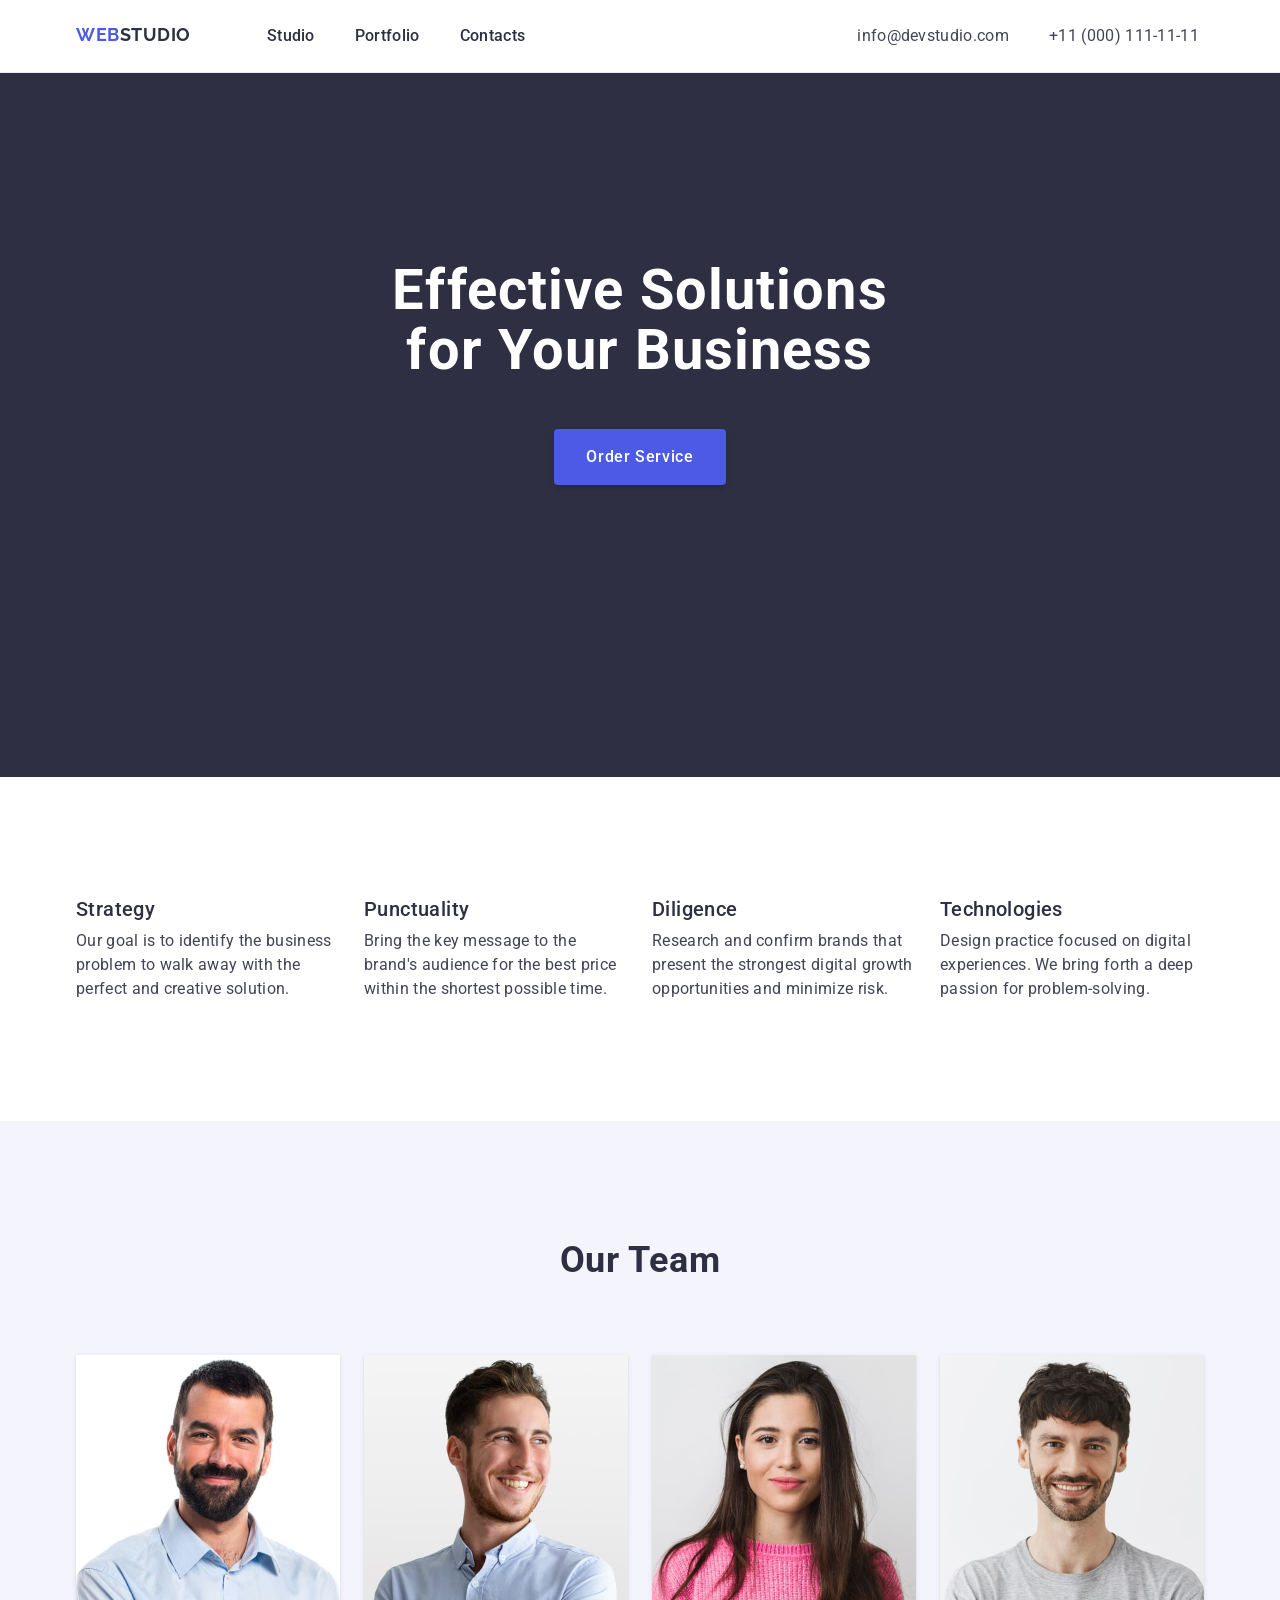
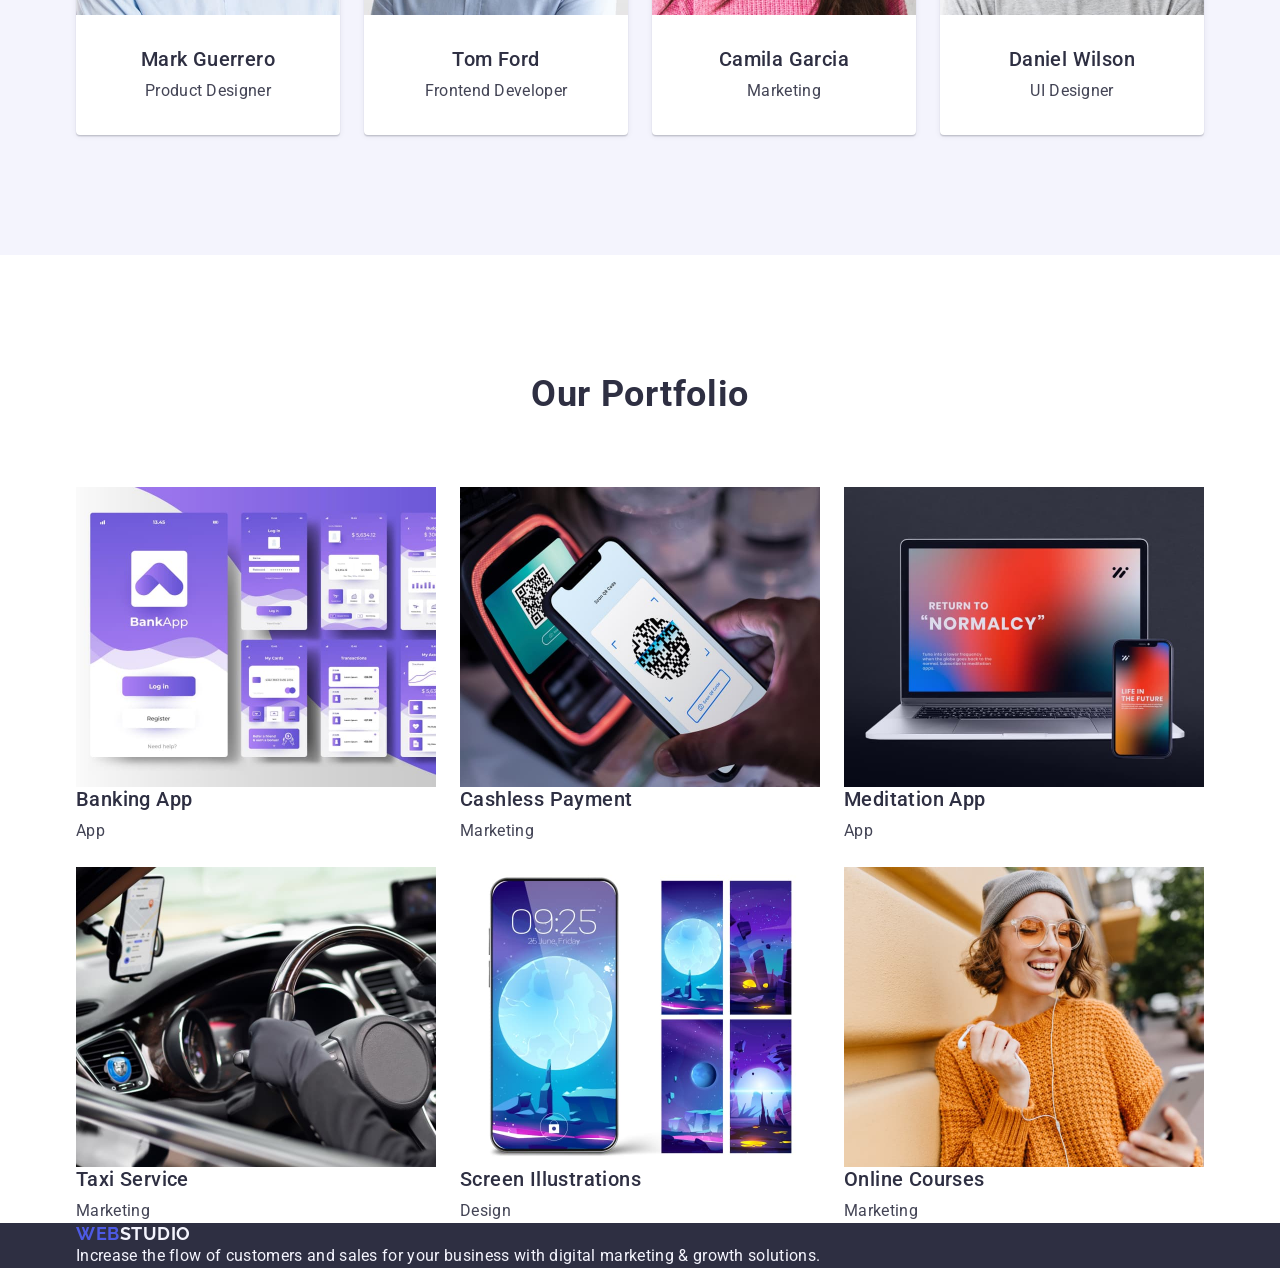
==== commit 68f5bc52: "commit message" ====
--- a/index.html
+++ b/index.html
@@ -76,23 +76,31 @@
             <ul class="team-list">
                 <li class="team-item">
                     <img class="team-img" src="./images/our-team/mark-guerrero.jpg" alt="Mark Guerrero" width="264">
-                    <h3 class="item-title">Mark Guerrero</h3>
-                    <p class="item-p">Product Designer</p>
+                    <div class="item-hp">
+                        <h3 class="item-title">Mark Guerrero</h3>
+                        <p class="item-p">Product Designer</p>
+                    </div>
                 </li>
                 <li class="team-item">
                     <img class="team-img" src="./images/our-team/tom-ford.jpg" alt="Tom Ford" width="264">
-                    <h3 class="item-title">Tom Ford</h3>
-                    <p class="item-p">Frontend Developer</p>
+                    <div class="item-hp">
+                        <h3 class="item-title">Tom Ford</h3>
+                        <p class="item-p">Frontend Developer</p>
+                    </div>
                 </li>
                 <li class="team-item">
                     <img class="team-img" src="./images/our-team/camila-garcia.jpg" alt="Camila Garcia" width="264">
-                    <h3 class="item-title">Camila Garcia</h3>
-                    <p class="item-p">Marketing</p>
+                    <div class="item-hp">
+                        <h3 class="item-title">Camila Garcia</h3>
+                        <p class="item-p">Marketing</p>
+                    </div>
                 </li>
                 <li class="team-item">
                     <img class="team-img" src="./images/our-team/daniel-wilson.jpg" alt="Daniel Wilson" width="264">
-                    <h3 class="item-title">Daniel Wilson</h3>
-                    <p class="item-p">UI Designer</p>
+                    <div class="item-hp">
+                        <h3 class="item-title">Daniel Wilson</h3>
+                        <p class="item-p">UI Designer</p>
+                    </div>
                 </li>
             </ul>
             </div>
@@ -105,33 +113,45 @@
             <ul class="portf-list">
                 <li class="portf-item">
                     <img class="portf-img" src="./images/our-portfolio/banking-app.jpg" alt="Mark Guerrero" width="360">
-                    <h3 class="item-title">Banking App</h3>
-                    <p class="item-p">App</p>
+                    <div class="portf-hp">
+                        <h3 class="item-title">Banking App</h3>
+                        <p class="item-p">App</p>
+                    </div>
                 </li>
                 <li class="portf-item">
                     <img class="portf-img" src="./images/our-portfolio/cashless-payment.jpg" alt="Tom Ford" width="360">
-                    <h3 class="item-title">Cashless Payment</h3>
-                    <p class="item-p">Marketing</p>
+                    <div class="portf-hp">
+                        <h3 class="item-title">Cashless Payment</h3>
+                        <p class="item-p">Marketing</p>
+                    </div>
                 </li>
                 <li class="portf-item">
                     <img class="portf-img" src="./images/our-portfolio/meditation-app.jpg" alt="Camila Garcia" width="360">
-                    <h3 class="item-title">Meditation App</h3>
-                    <p class="item-p">App</p>
+                    <div class="portf-hp">
+                        <h3 class="item-title">Meditation App</h3>
+                        <p class="item-p">App</p>
+                    </div>
                 </li>
                 <li class="portf-item">
                     <img class="portf-img" src="./images/our-portfolio/taxi-service.jpg" alt="Daniel Wilson" width="360">
-                    <h3 class="item-title">Taxi Service</h3>
-                    <p class="item-p">Marketing</p>
+                    <div class="portf-hp">
+                        <h3 class="item-title">Taxi Service</h3>
+                        <p class="item-p">Marketing</p>
+                    </div>
                 </li>
                 <li class="portf-item">
                     <img class="portf-img" src="./images/our-portfolio/screen-illustrations.jpg" alt="Daniel Wilson" width="360">
-                    <h3 class="item-title">Screen Illustrations</h3>
-                    <p class="item-p">Design</p>
+                    <div class="portf-hp">
+                        <h3 class="item-title">Screen Illustrations</h3>
+                        <p class="item-p">Design</p>
+                    </div>
                 </li>
                 <li class="portf-item">
                     <img class="portf-img" src="./images/our-portfolio/online-courses.jpg" alt="Daniel Wilson" width="360">
-                    <h3 class="item-title">Online Courses</h3>
-                    <p class="item-p">Marketing</p>
+                    <div class="portf-hp">
+                        <h3 class="item-title">Online Courses</h3>
+                        <p class="item-p">Marketing</p>
+                    </div>
                 </li>
             </ul>
             </div>
--- a/css/styles.css
+++ b/css/styles.css
@@ -185,11 +185,14 @@
     letter-spacing: 0.02em;
     text-transform: capitalize;
     color: #2e2f42;
+    display: none;
 }
 
 .benef-list {
     display: flex;
     gap: 24px;
+    margin-top: 120px;
+    margin-bottom: 120px;
 }
 
 .benef-item {
@@ -202,6 +205,7 @@
     line-height: 1.2;
     letter-spacing: 0.02em;
     color: #2e2f42;
+    margin-bottom: 8px;
 }
 
 .item-p {
@@ -219,11 +223,19 @@
 .team-item {
     background-color: #FFFFFF;
     flex-basis: calc((100% - 48px) / 4);
+    box-shadow: 0 2px 1px 0 rgba(46, 47, 66, 0.08), 0 1px 1px 0 rgba(46, 47, 66, 0.16), 0 1px 6px 0 rgba(46, 47, 66, 0.08);
+    border-radius: 0 0 4px 4px;
 }
 
 .team-list {
     display: flex;
     gap: 24px;
+    padding-bottom: 120px;
+}
+.item-hp {
+    padding-top: 32px;
+    padding-bottom: 32px;
+    text-align: center;
 }
 
 .team-title {
@@ -234,6 +246,8 @@
     text-align: center;
     text-transform: capitalize;
     color: #2e2f42;
+    padding-top: 120px;
+    margin-bottom: 74px;
 }
 
 /* ======= PORTFOLLIO SECTION ======= */
@@ -245,6 +259,8 @@
     text-align: center;
     text-transform: capitalize;
     color: #2e2f42;
+    padding-top: 120px;
+    margin-bottom: 72px;
 }
 
 .portf-item {
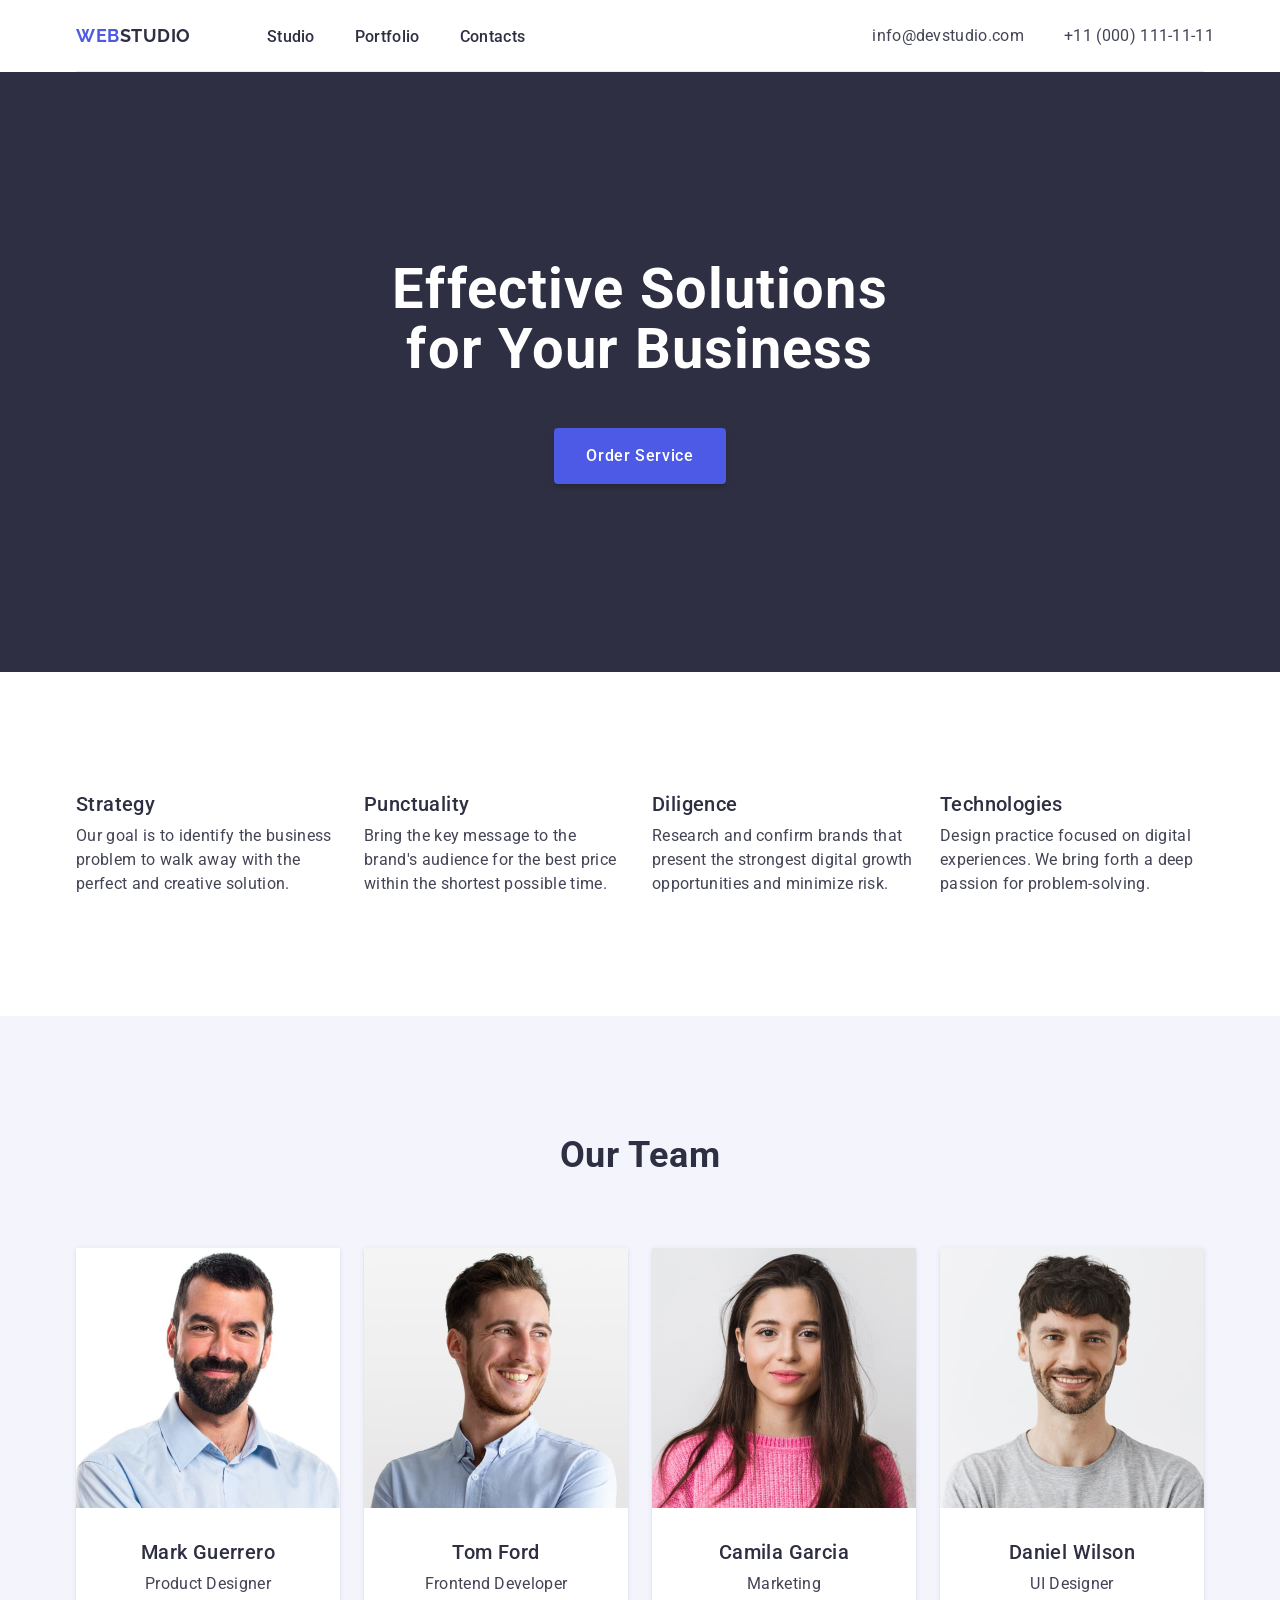
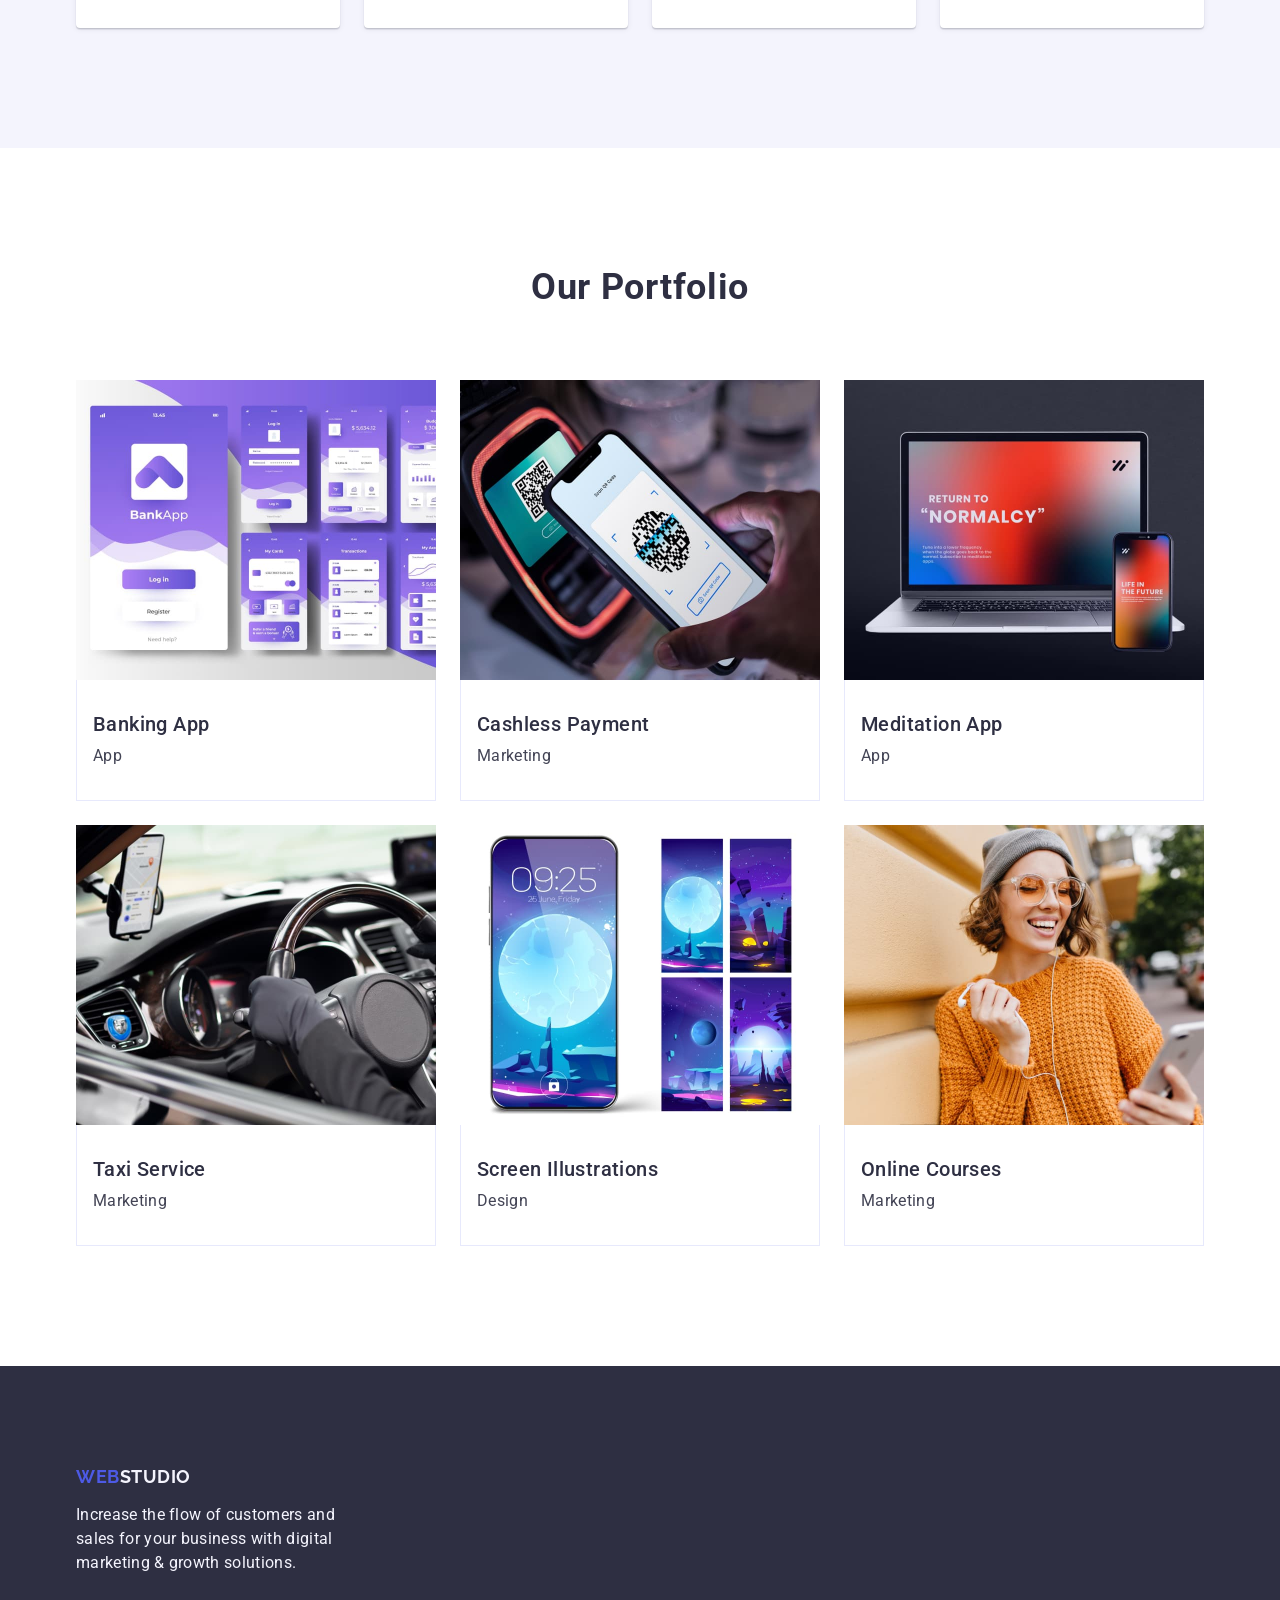
==== commit 05dcdea5: "commit message" ====
--- a/index.html
+++ b/index.html
@@ -12,8 +12,8 @@
     <link rel="stylesheet" href="./css/styles.css" >
 </head>
 <body>
+    <div class="container">
     <header class="page-header">
-        <div class="container">
         <nav class="nav">
             <a class="logo-link" href="./index.html">Web<span class="logo-accent">Studio</span></a>
             <ul class="nav-list">
@@ -22,148 +22,153 @@
                 <li class="nav-item"><a class="nav-link" href="">Contacts</a></li>
             </ul>
         </nav>
-        
         <address class="adres">
-            <ul class="adres-list">
-                <li class="adres-item"><a class="adres-link" href="mailto:info@devstudio.com">info@devstudio.com</a></li>
-                <li class="adres-item"><a class="adres-link" href="tel:+110001111111">+11 (000) 111-11-11</a></li>
-            </ul>
+            <div class="container">
+                <ul class="adres-list">
+                    <li class="adres-item"><a class="adres-link" href="mailto:info@devstudio.com">info@devstudio.com</a></li>
+                    <li class="adres-item"><a class="adres-link" href="tel:+110001111111">+11 (000) 111-11-11</a></li>
+                </ul>
+            </div>    
         </address>
-        </div>
+    </div>
     </header>
     <main>
         <!-- ======= HERO SECTION ======= -->
         <section class="hero">
             <div class="container">
-            <h1 class="hero-title">Effective Solutions for Your Business</h1>
-            <button class="hero-but" type="button">Order Service</button>
-            </div>
+                <h1 class="hero-title">Effective Solutions for Your Business</h1>
+                <button class="hero-but" type="button">Order Service</button>
+            </div>   
         </section>
 
         <!-- ======= BENEFITS SECTION ======= -->
         <section class="benef">
-        <div class="container">
+            <div class="container">
             <h2 class="benef-title">Benefits</h2>
-        <ul class="benef-list">
-            <li class="benef-item">
-                <h3 class="item-title">Strategy</h3>
-                <p class="item-p">Our goal is to identify the business problem to walk away with the perfect and creative solution. 
-                </p>
-            </li>
-            <li class="benef-item">
-                <h3 class="item-title">Punctuality</h3>
-                <p class="item-p">Bring the key message to the brand's audience for the best price within the shortest possible time. 
-                </p>
-            </li>
-            <li class="benef-item">
-                <h3 class="item-title">Diligence</h3>
-                <p class="item-p">Research and confirm brands that present the strongest digital growth opportunities and minimize risk. 
-                </p>
-            </li>
-            <li class="benef-item">
-                <h3 class="item-title">Technologies</h3>
-                <p class="item-p">Design practice focused on digital experiences. We bring forth a deep passion for problem-solving. 
-                </p>
-            </li>
-        </ul>
-        </div>
+            <ul class="benef-list">
+                <li class="benef-item">
+                    <h3 class="item-title">Strategy</h3>
+                    <p class="item-p">Our goal is to identify the business problem to walk away with the perfect and creative
+                        solution.
+                    </p>
+                </li>
+                <li class="benef-item">
+                    <h3 class="item-title">Punctuality</h3>
+                    <p class="item-p">Bring the key message to the brand's audience for the best price within the shortest possible
+                        time.
+                    </p>
+                </li>
+                <li class="benef-item">
+                    <h3 class="item-title">Diligence</h3>
+                    <p class="item-p">Research and confirm brands that present the strongest digital growth opportunities and minimize risk.
+                    </p>
+                </li>
+                <li class="benef-item">
+                    <h3 class="item-title">Technologies</h3>
+                    <p class="item-p">Design practice focused on digital experiences. We bring forth a deep passion for
+                        problem-solving.
+                    </p>
+                </li>
+            </ul>
+            </div>    
         </section>
 
         <!-- ======= TEAM SECTION ======= -->
         <section class="team">
             <div class="container">
-            <h2 class="team-title">Our Team</h2>
-            <ul class="team-list">
-                <li class="team-item">
-                    <img class="team-img" src="./images/our-team/mark-guerrero.jpg" alt="Mark Guerrero" width="264">
-                    <div class="item-hp">
-                        <h3 class="item-title">Mark Guerrero</h3>
-                        <p class="item-p">Product Designer</p>
-                    </div>
-                </li>
-                <li class="team-item">
-                    <img class="team-img" src="./images/our-team/tom-ford.jpg" alt="Tom Ford" width="264">
-                    <div class="item-hp">
-                        <h3 class="item-title">Tom Ford</h3>
-                        <p class="item-p">Frontend Developer</p>
-                    </div>
-                </li>
-                <li class="team-item">
-                    <img class="team-img" src="./images/our-team/camila-garcia.jpg" alt="Camila Garcia" width="264">
-                    <div class="item-hp">
-                        <h3 class="item-title">Camila Garcia</h3>
-                        <p class="item-p">Marketing</p>
-                    </div>
-                </li>
-                <li class="team-item">
-                    <img class="team-img" src="./images/our-team/daniel-wilson.jpg" alt="Daniel Wilson" width="264">
-                    <div class="item-hp">
-                        <h3 class="item-title">Daniel Wilson</h3>
-                        <p class="item-p">UI Designer</p>
-                    </div>
-                </li>
-            </ul>
-            </div>
+                <h2 class="team-title">Our Team</h2>
+                <ul class="team-list">
+                    <li class="team-item">
+                        <img class="team-img" src="./images/our-team/mark-guerrero.jpg" alt="Mark Guerrero" width="264">
+                        <div class="item-hp">
+                            <h3 class="item-title">Mark Guerrero</h3>
+                            <p class="item-p">Product Designer</p>
+                        </div>    
+                    </li>
+                    <li class="team-item">
+                        <img class="team-img" src="./images/our-team/tom-ford.jpg" alt="Tom Ford" width="264">
+                        <div class="item-hp">
+                            <h3 class="item-title">Tom Ford</h3>
+                            <p class="item-p">Frontend Developer</p>
+                        </div>    
+                    </li>
+                    <li class="team-item">
+                        <img class="team-img" src="./images/our-team/camila-garcia.jpg" alt="Camila Garcia" width="264">
+                        <div class="item-hp">
+                            <h3 class="item-title">Camila Garcia</h3>
+                            <p class="item-p">Marketing</p>
+                        </div>    
+                    </li>
+                    <li class="team-item">
+                        <img class="team-img" src="./images/our-team/daniel-wilson.jpg" alt="Daniel Wilson" width="264">
+                        <div class="item-hp">
+                            <h3 class="item-title">Daniel Wilson</h3>
+                            <p class="item-p">UI Designer</p>
+                        </div> 
+                    </li>
+                </ul>
+            </div>    
         </section>
 
         <!-- ======= PORTFOLLIO SECTION ======= -->
         <section class="portf">
             <div class="container">
-            <h2 class="portf-title">Our Portfolio</h2>
-            <ul class="portf-list">
-                <li class="portf-item">
-                    <img class="portf-img" src="./images/our-portfolio/banking-app.jpg" alt="Mark Guerrero" width="360">
-                    <div class="portf-hp">
-                        <h3 class="item-title">Banking App</h3>
-                        <p class="item-p">App</p>
-                    </div>
-                </li>
-                <li class="portf-item">
-                    <img class="portf-img" src="./images/our-portfolio/cashless-payment.jpg" alt="Tom Ford" width="360">
-                    <div class="portf-hp">
+                <h2 class="portf-title">Our Portfolio</h2>
+                <ul class="portf-list">
+                    <li class="portf-item">
+                        <img class="portf-img" src="./images/our-portfolio/banking-app.jpg" alt="Mark Guerrero" width="360">
+                        <div class="portf-hp">
+                            <h3 class="item-title">Banking App</h3>
+                            <p class="item-p">App</p>
+                        </div>  
+                    </li>
+                    <li class="portf-item">
+                        <img class="portf-img" src="./images/our-portfolio/cashless-payment.jpg" alt="Tom Ford" width="360">
+                        <div class="portf-hp">
                         <h3 class="item-title">Cashless Payment</h3>
                         <p class="item-p">Marketing</p>
-                    </div>
-                </li>
-                <li class="portf-item">
-                    <img class="portf-img" src="./images/our-portfolio/meditation-app.jpg" alt="Camila Garcia" width="360">
-                    <div class="portf-hp">
+                        </div>   
+                    </li>
+                    <li class="portf-item">
+                        <img class="portf-img" src="./images/our-portfolio/meditation-app.jpg" alt="Camila Garcia" width="360">
+                        <div class="portf-hp">
                         <h3 class="item-title">Meditation App</h3>
                         <p class="item-p">App</p>
-                    </div>
-                </li>
-                <li class="portf-item">
-                    <img class="portf-img" src="./images/our-portfolio/taxi-service.jpg" alt="Daniel Wilson" width="360">
-                    <div class="portf-hp">
+                        </div> 
+                    </li>
+                    <li class="portf-item">
+                        <img class="portf-img" src="./images/our-portfolio/taxi-service.jpg" alt="Daniel Wilson" width="360">
+                        <div class="portf-hp">
                         <h3 class="item-title">Taxi Service</h3>
                         <p class="item-p">Marketing</p>
-                    </div>
-                </li>
-                <li class="portf-item">
-                    <img class="portf-img" src="./images/our-portfolio/screen-illustrations.jpg" alt="Daniel Wilson" width="360">
-                    <div class="portf-hp">
+                        </div>    
+                    </li>
+                    <li class="portf-item">
+                        <img class="portf-img" src="./images/our-portfolio/screen-illustrations.jpg" alt="Daniel Wilson" width="360">
+                        <div class="portf-hp">
                         <h3 class="item-title">Screen Illustrations</h3>
                         <p class="item-p">Design</p>
-                    </div>
-                </li>
-                <li class="portf-item">
-                    <img class="portf-img" src="./images/our-portfolio/online-courses.jpg" alt="Daniel Wilson" width="360">
-                    <div class="portf-hp">
-                        <h3 class="item-title">Online Courses</h3>
-                        <p class="item-p">Marketing</p>
-                    </div>
-                </li>
-            </ul>
+                        </div> 
+                    </li>
+                    <li class="portf-item">
+                        <img class="portf-img" src="./images/our-portfolio/online-courses.jpg" alt="Daniel Wilson" width="360">
+                        <div class="portf-hp">
+                            <h3 class="item-title">Online Courses</h3>
+                            <p class="item-p">Marketing</p>
+                        </div>
+                    </li>
+                </ul>
             </div>
+            
         </section>
     </main>
     <footer class="foot">
         <div class="container">
             <a class="logof-link" href="./index.html">Web<span class="logof-sp">Studio</span></a>
             <p class="foot-p">
-            Increase the flow of customers and sales for your business with digital marketing & growth solutions.
+                Increase the flow of customers and sales for your business with digital marketing & growth solutions.
             </p>
-        </div>
+        </div>        
     </footer>
 </body>
 </html>
--- a/css/styles.css
+++ b/css/styles.css
@@ -3,7 +3,11 @@
     background-color: #ffffff;
     color: #434455;
 }
-
+*,
+*::before,
+*::after {
+    box-sizing: border-box;
+}
 ul,
 ol {
     list-style-type: none;
@@ -11,20 +15,12 @@
     margin-bottom: 0;
     padding-left: 0;
 }
-
 a {
     color: inherit;
     text-decoration: none;
 }
-
 button {
     cursor: pointer;
-}
-
-*,
-*::before,
-*::after {
-    box-sizing: border-box;
 }
 
 h1,
@@ -37,7 +33,6 @@
     margin-top: 0;
     margin-bottom: 0;
 }
-
 img {
     display: block;
     max-width: 100%;
@@ -46,32 +41,24 @@
     width: 1158px;
     padding-left: 15px;
     padding-right: 15px;
-    margin-left: auto;
-    margin-right: auto;
-}
-
+    margin: auto;
+    padding: auto;
+}
 /* ======= HEADER SECTION =======*/
 .page-header {
     border-bottom: 1px solid #e7e9fc;
 }
-.page-header .container{
-    /* height: 72px; */
+.page-header {
+    height: 72px;
     display: flex;
     align-items: center;
 }
-
 .page-header .nav {
     display: flex;
 }
-
 .logo-accent {
     color: #2e2f42;
 }
-.nav-item {
-    padding-top: 24px;
-    padding-bottom: 24px;
-}
-
 .nav-list {
     display: flex;
     gap: 40px;
@@ -86,10 +73,9 @@
     text-transform: uppercase;
     color: #4d5ae5;
     padding-top: 24px;
-        margin-bottom: 24px;
-        margin-right: 76px;
-}
-
+    margin-bottom: 24px;
+    margin-right: 76px;
+}
 .nav-link {
     font-weight: 500;
     font-size: 16px;
@@ -97,26 +83,23 @@
     line-height: 1.5;
     color: #2e2f42;
 }
-
 .nav-link:hover,
 .nav-link:focus {
     color: #404bbf;
 }
-
 .nav-item {
-    letter-spacing: 0.02em;
-    color: #2e2f42;
-}
-
+    padding-top: 24px;
+    padding-bottom: 24;
+    letter-spacing: 0.02em;
+    color: #2e2f42;
+}
 .adres {
     font-style: normal;
 }
-
 .adres-list {
     display: flex;
     gap: 40px;
 }
-
 .adres-link {
     font-weight: 400;
     font-size: 16px;
@@ -124,13 +107,10 @@
     letter-spacing: 0.02em;
     color: #434455;
 }
-
 .adres-link:hover,
 .adres-link:focus {
     color: #404bbf;
 }
-
-/* ======= MAIN SECTION =======*/
 main {
     flex-grow: 1;
 }
@@ -138,11 +118,10 @@
 /* ======= HERO SECTION =======*/
 .hero {
     padding-top: 188px;
-    padding-bottom: 292px;
+    padding-bottom: 188px;
     background: #2e2f42;
     text-align: center;
 }
-
 .hero-title {
     font-weight: 700;
     font-size: 56px;
@@ -156,7 +135,6 @@
     margin-right: auto;
     margin-left: auto;
 }
-
 .hero-but {
     font-weight: 500;
     font-size: 16px;
@@ -167,17 +145,19 @@
     box-shadow: 0 4px 4px 0 rgba(0, 0, 0, 0.15);
     border: 0;
     border-radius: 4px;
-    
     padding: 16px 32px;
     margin: 0 auto;
 }
-
 .hero-but:hover,
 .hero-but:focus {
     background: #404bbf;
 }
 
 /* ======= BENEFITS SECTION ======= */
+.benef {
+    padding-top: 120px;
+    padding-bottom: 120px;
+}
 .benef-title {
     font-weight: 700;
     font-size: 36px;
@@ -187,18 +167,13 @@
     color: #2e2f42;
     display: none;
 }
-
 .benef-list {
     display: flex;
     gap: 24px;
-    margin-top: 120px;
-    margin-bottom: 120px;
-}
-
+}
 .benef-item {
     flex-basis: calc((100% - 48px) / 4);
 }
-
 .item-title {
     font-weight: 500;
     font-size: 20px;
@@ -207,7 +182,6 @@
     color: #2e2f42;
     margin-bottom: 8px;
 }
-
 .item-p {
     font-weight: 400;
     font-size: 16px;
@@ -218,26 +192,24 @@
 /* ======= TEAM SECTION ======= */
 .team {
     background: #f4f4fd;
-}
-
+    padding-top: 120px;
+    padding-bottom: 120px;
+}
 .team-item {
     background-color: #FFFFFF;
     flex-basis: calc((100% - 48px) / 4);
-    box-shadow: 0 2px 1px 0 rgba(46, 47, 66, 0.08), 0 1px 1px 0 rgba(46, 47, 66, 0.16), 0 1px 6px 0 rgba(46, 47, 66, 0.08);
+    box-shadow: 0 2px 1px 0 rgba(46,47,66,0.08), 0 1px 1px 0 rgba(46,47,66,0.16), 0 1px 6px 0 rgba(46,47,66,0.08);
     border-radius: 0 0 4px 4px;
 }
-
 .team-list {
     display: flex;
     gap: 24px;
-    padding-bottom: 120px;
 }
 .item-hp {
+    text-align: center;
     padding-top: 32px;
     padding-bottom: 32px;
-    text-align: center;
-}
-
+}
 .team-title {
     font-weight: 700;
     font-size: 36px;
@@ -246,11 +218,14 @@
     text-align: center;
     text-transform: capitalize;
     color: #2e2f42;
+    margin-bottom: 72px;
+}
+
+/* ======= PORTFOLLIO SECTION ======= */
+.portf {
     padding-top: 120px;
-    margin-bottom: 74px;
-}
-
-/* ======= PORTFOLLIO SECTION ======= */
+    padding-bottom: 120px;
+}
 .portf-title {
     font-weight: 700;
     font-size: 36px;
@@ -259,27 +234,30 @@
     text-align: center;
     text-transform: capitalize;
     color: #2e2f42;
-    padding-top: 120px;
     margin-bottom: 72px;
 }
-
+.portf-list {
+    display: flex;
+    gap: 24px;
+    flex-wrap: wrap;
+}
 .portf-item {
     flex-basis: calc((100% - 48px) / 3);
 }
-
-.portf-list {
-    display: flex;
-    flex-wrap: wrap;
-    gap: 24px;
+.portf-hp {
+    border-bottom: 1px solid #e7e9fc;
+    border-left: 1px solid #e7e9fc;
+    border-right: 1px solid #e7e9fc;
+    padding: 32px 16px;
 }
 
 /* ======= FOOTER SECTION ======= */
 footer {
     background-color: #2e2f42;
     color: #f4f4fd;
-    display: flex;
-}
-
+    padding-top: 100px;
+    padding-bottom: 100px;
+}
 .logof-link {
     font-family: "Raleway", sans-serif;
     font-weight: 700;
@@ -289,16 +267,15 @@
     text-transform: uppercase;
     color: #4d5ae5;
 }
-
 .logof-sp {
     color: #f4f4fd;
 }
-
 .foot-p {
     font-weight: 400;
     font-size: 16px;
     line-height: 1.5;
     letter-spacing: 0.02em;
     color: #f4f4fd;
-    flex-basis: 264px;
+    width: 264px;
+    padding-top: 16px;
 }
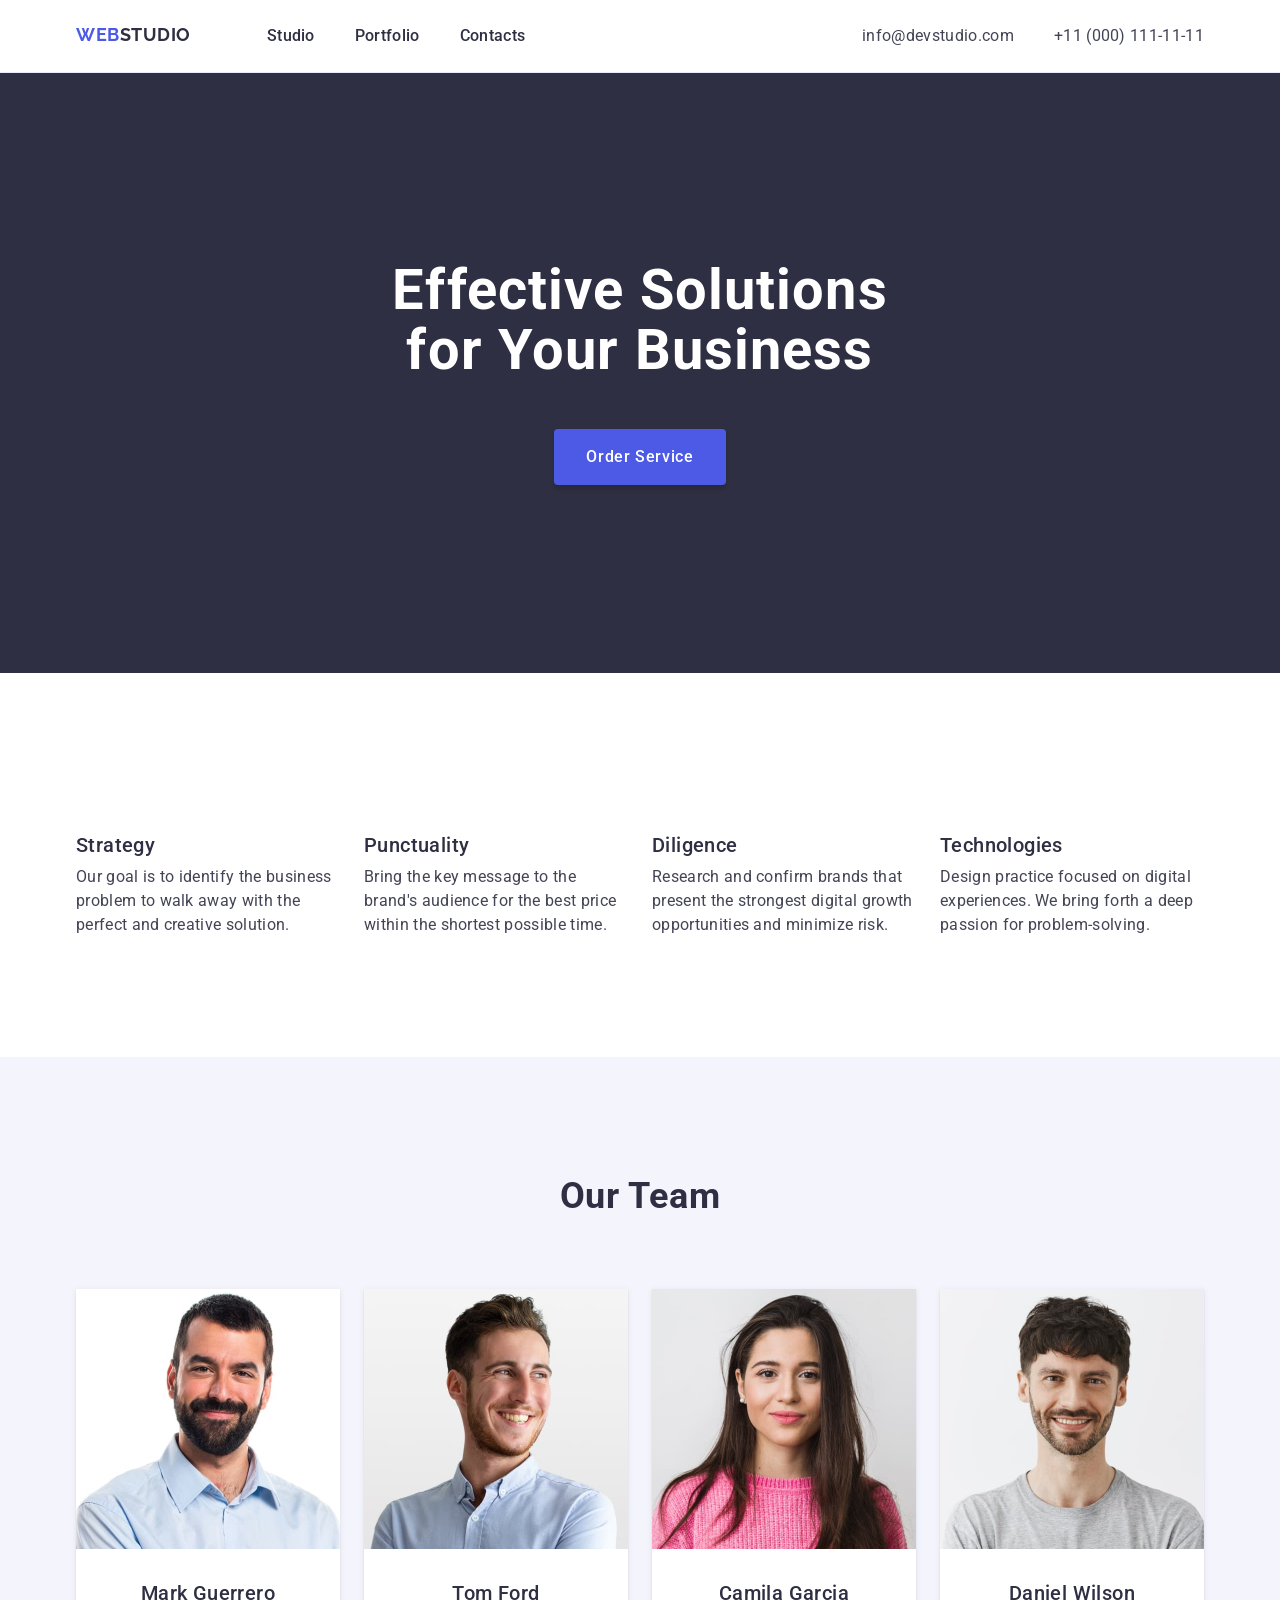
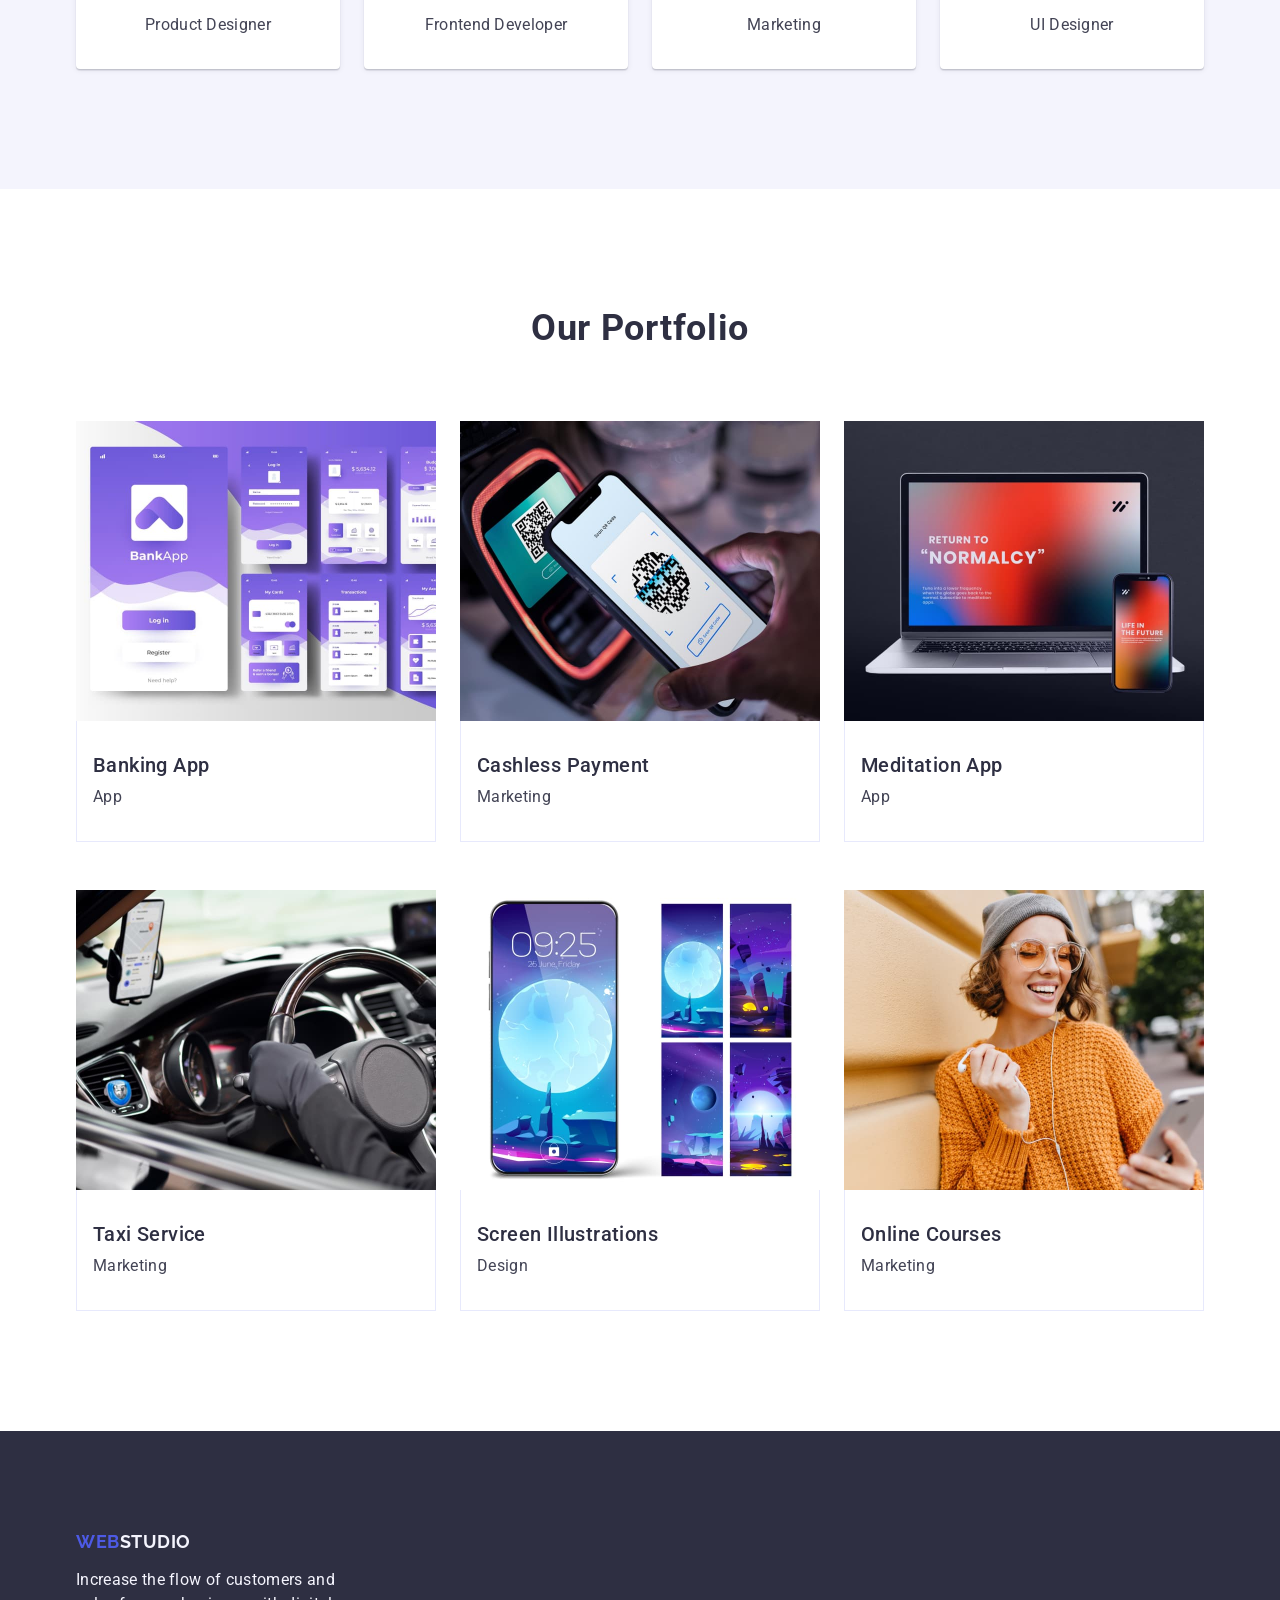
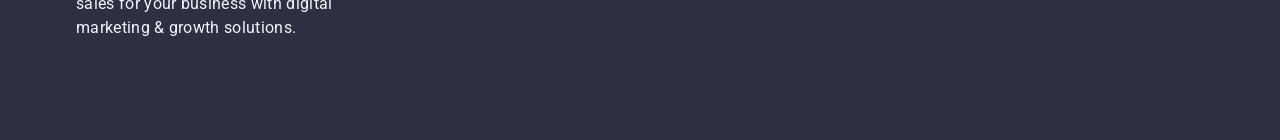
==== commit a7227282: "commit message" ====
--- a/index.html
+++ b/index.html
@@ -1,5 +1,6 @@
 <!DOCTYPE html>
 <html lang="en">
+
 <head>
     <meta charset="UTF-8">
     <meta name="viewport" content="width=device-width, initial-scale=1.0">
@@ -9,28 +10,28 @@
     <link href="https://fonts.googleapis.com/css2?family=Raleway:wght@700&family=Roboto:wght@400;500;700&display=swap"
         rel="stylesheet">
     <link rel="stylesheet" href="https://cdn.jsdelivr.net/npm/modern-normalize@2.0.0/modern-normalize.min.css">
-    <link rel="stylesheet" href="./css/styles.css" >
+    <link rel="stylesheet" href="./css/styles.css">
 </head>
+
 <body>
-    <div class="container">
-    <header class="page-header">
-        <nav class="nav">
-            <a class="logo-link" href="./index.html">Web<span class="logo-accent">Studio</span></a>
-            <ul class="nav-list">
-                <li class="nav-item"><a class="nav-link" href="./index.html">Studio</a></li>
-                <li class="nav-item"><a class="nav-link" href="">Portfolio</a></li>
-                <li class="nav-item"><a class="nav-link" href="">Contacts</a></li>
-            </ul>
-        </nav>
-        <address class="adres">
-            <div class="container">
+    <header class="header">
+        <div class="container navigation">
+            <nav class="nav">
+                <a class="logo-link" href="./index.html">Web<span class="logo-accent">Studio</span></a>
+                <ul class="nav-list">
+                    <li class="nav-item"><a class="nav-link" href="./index.html">Studio</a></li>
+                    <li class="nav-item"><a class="nav-link" href="">Portfolio</a></li>
+                    <li class="nav-item"><a class="nav-link" href="">Contacts</a></li>
+                </ul>
+            </nav>
+            <address class="adres">
                 <ul class="adres-list">
-                    <li class="adres-item"><a class="adres-link" href="mailto:info@devstudio.com">info@devstudio.com</a></li>
+                    <li class="adres-item"><a class="adres-link" href="mailto:info@devstudio.com">info@devstudio.com</a>
+                    </li>
                     <li class="adres-item"><a class="adres-link" href="tel:+110001111111">+11 (000) 111-11-11</a></li>
                 </ul>
-            </div>    
-        </address>
-    </div>
+            </address>
+        </div>
     </header>
     <main>
         <!-- ======= HERO SECTION ======= -->
@@ -38,39 +39,43 @@
             <div class="container">
                 <h1 class="hero-title">Effective Solutions for Your Business</h1>
                 <button class="hero-but" type="button">Order Service</button>
-            </div>   
+            </div>
         </section>
 
         <!-- ======= BENEFITS SECTION ======= -->
         <section class="benef">
             <div class="container">
-            <h2 class="benef-title">Benefits</h2>
-            <ul class="benef-list">
-                <li class="benef-item">
-                    <h3 class="item-title">Strategy</h3>
-                    <p class="item-p">Our goal is to identify the business problem to walk away with the perfect and creative
-                        solution.
-                    </p>
-                </li>
-                <li class="benef-item">
-                    <h3 class="item-title">Punctuality</h3>
-                    <p class="item-p">Bring the key message to the brand's audience for the best price within the shortest possible
-                        time.
-                    </p>
-                </li>
-                <li class="benef-item">
-                    <h3 class="item-title">Diligence</h3>
-                    <p class="item-p">Research and confirm brands that present the strongest digital growth opportunities and minimize risk.
-                    </p>
-                </li>
-                <li class="benef-item">
-                    <h3 class="item-title">Technologies</h3>
-                    <p class="item-p">Design practice focused on digital experiences. We bring forth a deep passion for
-                        problem-solving.
-                    </p>
-                </li>
-            </ul>
-            </div>    
+                <h2 class="benef-title">Benefits</h2>
+                <ul class="benef-list">
+                    <li class="benef-item">
+                        <h3 class="item-title">Strategy</h3>
+                        <p class="item-p">Our goal is to identify the business problem to walk away with the perfect and
+                            creative
+                            solution.
+                        </p>
+                    </li>
+                    <li class="benef-item">
+                        <h3 class="item-title">Punctuality</h3>
+                        <p class="item-p">Bring the key message to the brand's audience for the best price within the
+                            shortest possible
+                            time.
+                        </p>
+                    </li>
+                    <li class="benef-item">
+                        <h3 class="item-title">Diligence</h3>
+                        <p class="item-p">Research and confirm brands that present the strongest digital growth
+                            opportunities and minimize risk.
+                        </p>
+                    </li>
+                    <li class="benef-item">
+                        <h3 class="item-title">Technologies</h3>
+                        <p class="item-p">Design practice focused on digital experiences. We bring forth a deep passion
+                            for
+                            problem-solving.
+                        </p>
+                    </li>
+                </ul>
+            </div>
         </section>
 
         <!-- ======= TEAM SECTION ======= -->
@@ -83,31 +88,31 @@
                         <div class="item-hp">
                             <h3 class="item-title">Mark Guerrero</h3>
                             <p class="item-p">Product Designer</p>
-                        </div>    
+                        </div>
                     </li>
                     <li class="team-item">
                         <img class="team-img" src="./images/our-team/tom-ford.jpg" alt="Tom Ford" width="264">
                         <div class="item-hp">
                             <h3 class="item-title">Tom Ford</h3>
                             <p class="item-p">Frontend Developer</p>
-                        </div>    
+                        </div>
                     </li>
                     <li class="team-item">
                         <img class="team-img" src="./images/our-team/camila-garcia.jpg" alt="Camila Garcia" width="264">
                         <div class="item-hp">
                             <h3 class="item-title">Camila Garcia</h3>
                             <p class="item-p">Marketing</p>
-                        </div>    
+                        </div>
                     </li>
                     <li class="team-item">
                         <img class="team-img" src="./images/our-team/daniel-wilson.jpg" alt="Daniel Wilson" width="264">
                         <div class="item-hp">
                             <h3 class="item-title">Daniel Wilson</h3>
                             <p class="item-p">UI Designer</p>
-                        </div> 
+                        </div>
                     </li>
                 </ul>
-            </div>    
+            </div>
         </section>
 
         <!-- ======= PORTFOLLIO SECTION ======= -->
@@ -116,42 +121,48 @@
                 <h2 class="portf-title">Our Portfolio</h2>
                 <ul class="portf-list">
                     <li class="portf-item">
-                        <img class="portf-img" src="./images/our-portfolio/banking-app.jpg" alt="Mark Guerrero" width="360">
+                        <img class="portf-img" src="./images/our-portfolio/banking-app.jpg" alt="Mark Guerrero"
+                            width="360">
                         <div class="portf-hp">
                             <h3 class="item-title">Banking App</h3>
                             <p class="item-p">App</p>
-                        </div>  
+                        </div>
                     </li>
                     <li class="portf-item">
-                        <img class="portf-img" src="./images/our-portfolio/cashless-payment.jpg" alt="Tom Ford" width="360">
+                        <img class="portf-img" src="./images/our-portfolio/cashless-payment.jpg" alt="Tom Ford"
+                            width="360">
                         <div class="portf-hp">
-                        <h3 class="item-title">Cashless Payment</h3>
-                        <p class="item-p">Marketing</p>
-                        </div>   
+                            <h3 class="item-title">Cashless Payment</h3>
+                            <p class="item-p">Marketing</p>
+                        </div>
                     </li>
                     <li class="portf-item">
-                        <img class="portf-img" src="./images/our-portfolio/meditation-app.jpg" alt="Camila Garcia" width="360">
+                        <img class="portf-img" src="./images/our-portfolio/meditation-app.jpg" alt="Camila Garcia"
+                            width="360">
                         <div class="portf-hp">
-                        <h3 class="item-title">Meditation App</h3>
-                        <p class="item-p">App</p>
-                        </div> 
+                            <h3 class="item-title">Meditation App</h3>
+                            <p class="item-p">App</p>
+                        </div>
                     </li>
                     <li class="portf-item">
-                        <img class="portf-img" src="./images/our-portfolio/taxi-service.jpg" alt="Daniel Wilson" width="360">
+                        <img class="portf-img" src="./images/our-portfolio/taxi-service.jpg" alt="Daniel Wilson"
+                            width="360">
                         <div class="portf-hp">
-                        <h3 class="item-title">Taxi Service</h3>
-                        <p class="item-p">Marketing</p>
-                        </div>    
+                            <h3 class="item-title">Taxi Service</h3>
+                            <p class="item-p">Marketing</p>
+                        </div>
                     </li>
                     <li class="portf-item">
-                        <img class="portf-img" src="./images/our-portfolio/screen-illustrations.jpg" alt="Daniel Wilson" width="360">
+                        <img class="portf-img" src="./images/our-portfolio/screen-illustrations.jpg" alt="Daniel Wilson"
+                            width="360">
                         <div class="portf-hp">
-                        <h3 class="item-title">Screen Illustrations</h3>
-                        <p class="item-p">Design</p>
-                        </div> 
+                            <h3 class="item-title">Screen Illustrations</h3>
+                            <p class="item-p">Design</p>
+                        </div>
                     </li>
                     <li class="portf-item">
-                        <img class="portf-img" src="./images/our-portfolio/online-courses.jpg" alt="Daniel Wilson" width="360">
+                        <img class="portf-img" src="./images/our-portfolio/online-courses.jpg" alt="Daniel Wilson"
+                            width="360">
                         <div class="portf-hp">
                             <h3 class="item-title">Online Courses</h3>
                             <p class="item-p">Marketing</p>
@@ -159,7 +170,7 @@
                     </li>
                 </ul>
             </div>
-            
+
         </section>
     </main>
     <footer class="foot">
@@ -168,7 +179,7 @@
             <p class="foot-p">
                 Increase the flow of customers and sales for your business with digital marketing & growth solutions.
             </p>
-        </div>        
+        </div>
     </footer>
 </body>
 </html>
--- a/css/styles.css
+++ b/css/styles.css
@@ -3,22 +3,24 @@
     background-color: #ffffff;
     color: #434455;
 }
+
 *,
 *::before,
 *::after {
     box-sizing: border-box;
 }
+
 ul,
 ol {
     list-style-type: none;
-    margin-top: 0;
-    margin-bottom: 0;
-    padding-left: 0;
-}
+    margin: 0;
+    padding: 0;
+}
+
 a {
-    color: inherit;
     text-decoration: none;
 }
+
 button {
     cursor: pointer;
 }
@@ -33,10 +35,12 @@
     margin-top: 0;
     margin-bottom: 0;
 }
+
 img {
     display: block;
     max-width: 100%;
 }
+
 .container {
     width: 1158px;
     padding-left: 15px;
@@ -44,26 +48,33 @@
     margin: auto;
     padding: auto;
 }
+
 /* ======= HEADER SECTION =======*/
-.page-header {
+.header {
+    display: flex;
+    align-items: center;
     border-bottom: 1px solid #e7e9fc;
 }
-.page-header {
-    height: 72px;
-    display: flex;
-    align-items: center;
-}
-.page-header .nav {
-    display: flex;
-}
+
+.nav {
+    display: flex;
+}
+
 .logo-accent {
     color: #2e2f42;
 }
+
 .nav-list {
     display: flex;
     gap: 40px;
     margin-right: 332px;
 }
+
+.navigation {
+    display: flex;
+    justify-content: space-between;
+}
+
 .logo-link {
     font-family: "Raleway", sans-serif;
     font-weight: 700;
@@ -76,41 +87,55 @@
     margin-bottom: 24px;
     margin-right: 76px;
 }
+
 .nav-link {
     font-weight: 500;
     font-size: 16px;
     letter-spacing: 0.02em;
     line-height: 1.5;
     color: #2e2f42;
-}
+    padding: 24px 0;
+    display: block;
+}
+
 .nav-link:hover,
 .nav-link:focus {
     color: #404bbf;
 }
+
 .nav-item {
-    padding-top: 24px;
-    padding-bottom: 24;
-    letter-spacing: 0.02em;
-    color: #2e2f42;
-}
+    letter-spacing: 0.02em;
+    color: #2e2f42;
+}
+
 .adres {
     font-style: normal;
 }
+
 .adres-list {
     display: flex;
     gap: 40px;
-}
+    justify-content: flex-end;
+}
+
 .adres-link {
     font-weight: 400;
     font-size: 16px;
     line-height: 1.5;
     letter-spacing: 0.02em;
     color: #434455;
-}
+
+}
+
 .adres-link:hover,
 .adres-link:focus {
     color: #404bbf;
 }
+
+.adres-item {
+    padding: 24px 0;
+}
+
 main {
     flex-grow: 1;
 }
@@ -121,7 +146,11 @@
     padding-bottom: 188px;
     background: #2e2f42;
     text-align: center;
-}
+    max-width: 1440px;
+    margin-left: auto;
+    margin-right: auto;
+}
+
 .hero-title {
     font-weight: 700;
     font-size: 56px;
@@ -135,6 +164,7 @@
     margin-right: auto;
     margin-left: auto;
 }
+
 .hero-but {
     font-weight: 500;
     font-size: 16px;
@@ -147,7 +177,10 @@
     border-radius: 4px;
     padding: 16px 32px;
     margin: 0 auto;
-}
+    display: block;
+    min-width: 169px;
+}
+
 .hero-but:hover,
 .hero-but:focus {
     background: #404bbf;
@@ -158,6 +191,7 @@
     padding-top: 120px;
     padding-bottom: 120px;
 }
+
 .benef-title {
     font-weight: 700;
     font-size: 36px;
@@ -165,8 +199,9 @@
     letter-spacing: 0.02em;
     text-transform: capitalize;
     color: #2e2f42;
-    display: none;
-}
+    visibility: hidden;
+}
+
 .benef-list {
     display: flex;
     gap: 24px;
@@ -198,9 +233,10 @@
 .team-item {
     background-color: #FFFFFF;
     flex-basis: calc((100% - 48px) / 4);
-    box-shadow: 0 2px 1px 0 rgba(46,47,66,0.08), 0 1px 1px 0 rgba(46,47,66,0.16), 0 1px 6px 0 rgba(46,47,66,0.08);
+    box-shadow: 0 2px 1px 0 rgba(46, 47, 66, 0.08), 0 1px 1px 0 rgba(46, 47, 66, 0.16), 0 1px 6px 0 rgba(46, 47, 66, 0.08);
     border-radius: 0 0 4px 4px;
 }
+
 .team-list {
     display: flex;
     gap: 24px;
@@ -226,6 +262,7 @@
     padding-top: 120px;
     padding-bottom: 120px;
 }
+
 .portf-title {
     font-weight: 700;
     font-size: 36px;
@@ -236,14 +273,18 @@
     color: #2e2f42;
     margin-bottom: 72px;
 }
+
 .portf-list {
     display: flex;
     gap: 24px;
+    row-gap: 48px;
     flex-wrap: wrap;
 }
+
 .portf-item {
     flex-basis: calc((100% - 48px) / 3);
 }
+
 .portf-hp {
     border-bottom: 1px solid #e7e9fc;
     border-left: 1px solid #e7e9fc;
@@ -258,6 +299,7 @@
     padding-top: 100px;
     padding-bottom: 100px;
 }
+
 .logof-link {
     font-family: "Raleway", sans-serif;
     font-weight: 700;
@@ -266,10 +308,14 @@
     letter-spacing: 0.03em;
     text-transform: uppercase;
     color: #4d5ae5;
-}
+    display: inline-block;
+    margin-bottom: 16px;
+}
+
 .logof-sp {
     color: #f4f4fd;
 }
+
 .foot-p {
     font-weight: 400;
     font-size: 16px;
@@ -277,5 +323,4 @@
     letter-spacing: 0.02em;
     color: #f4f4fd;
     width: 264px;
-    padding-top: 16px;
 }
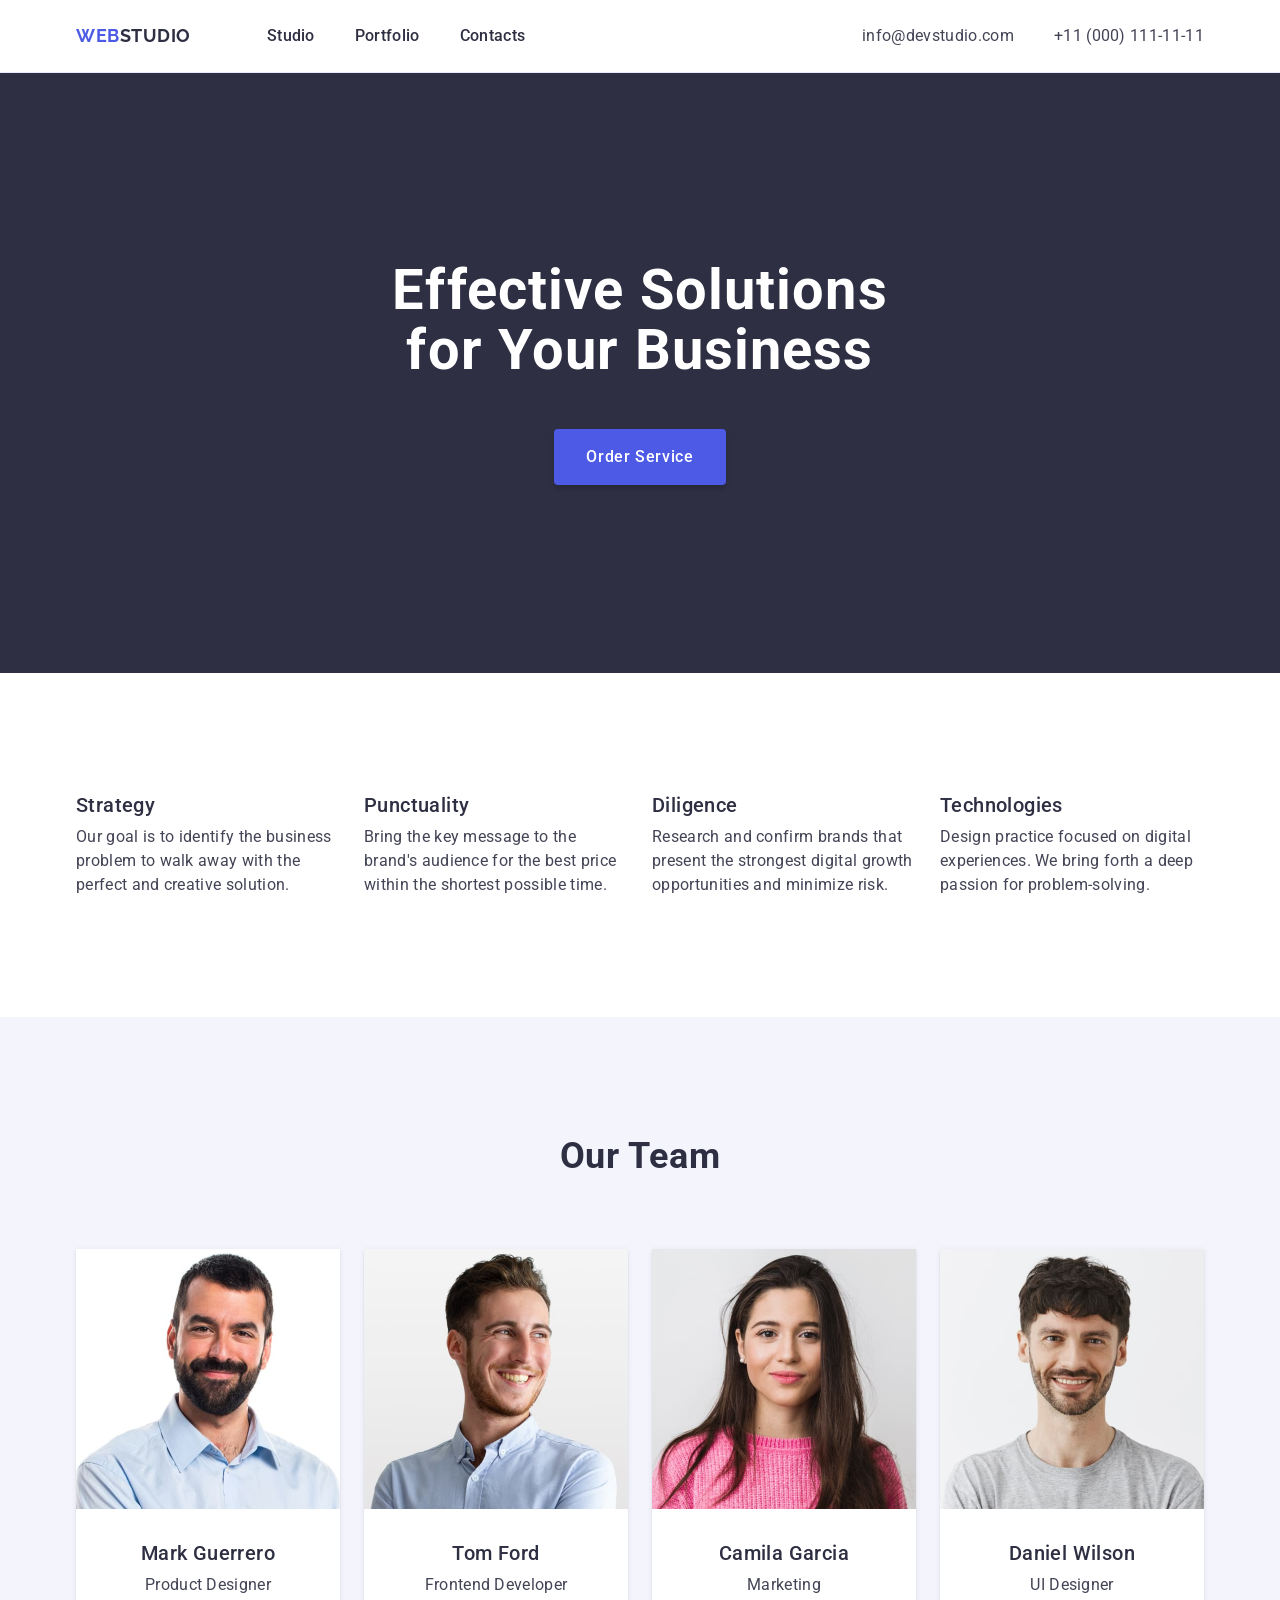
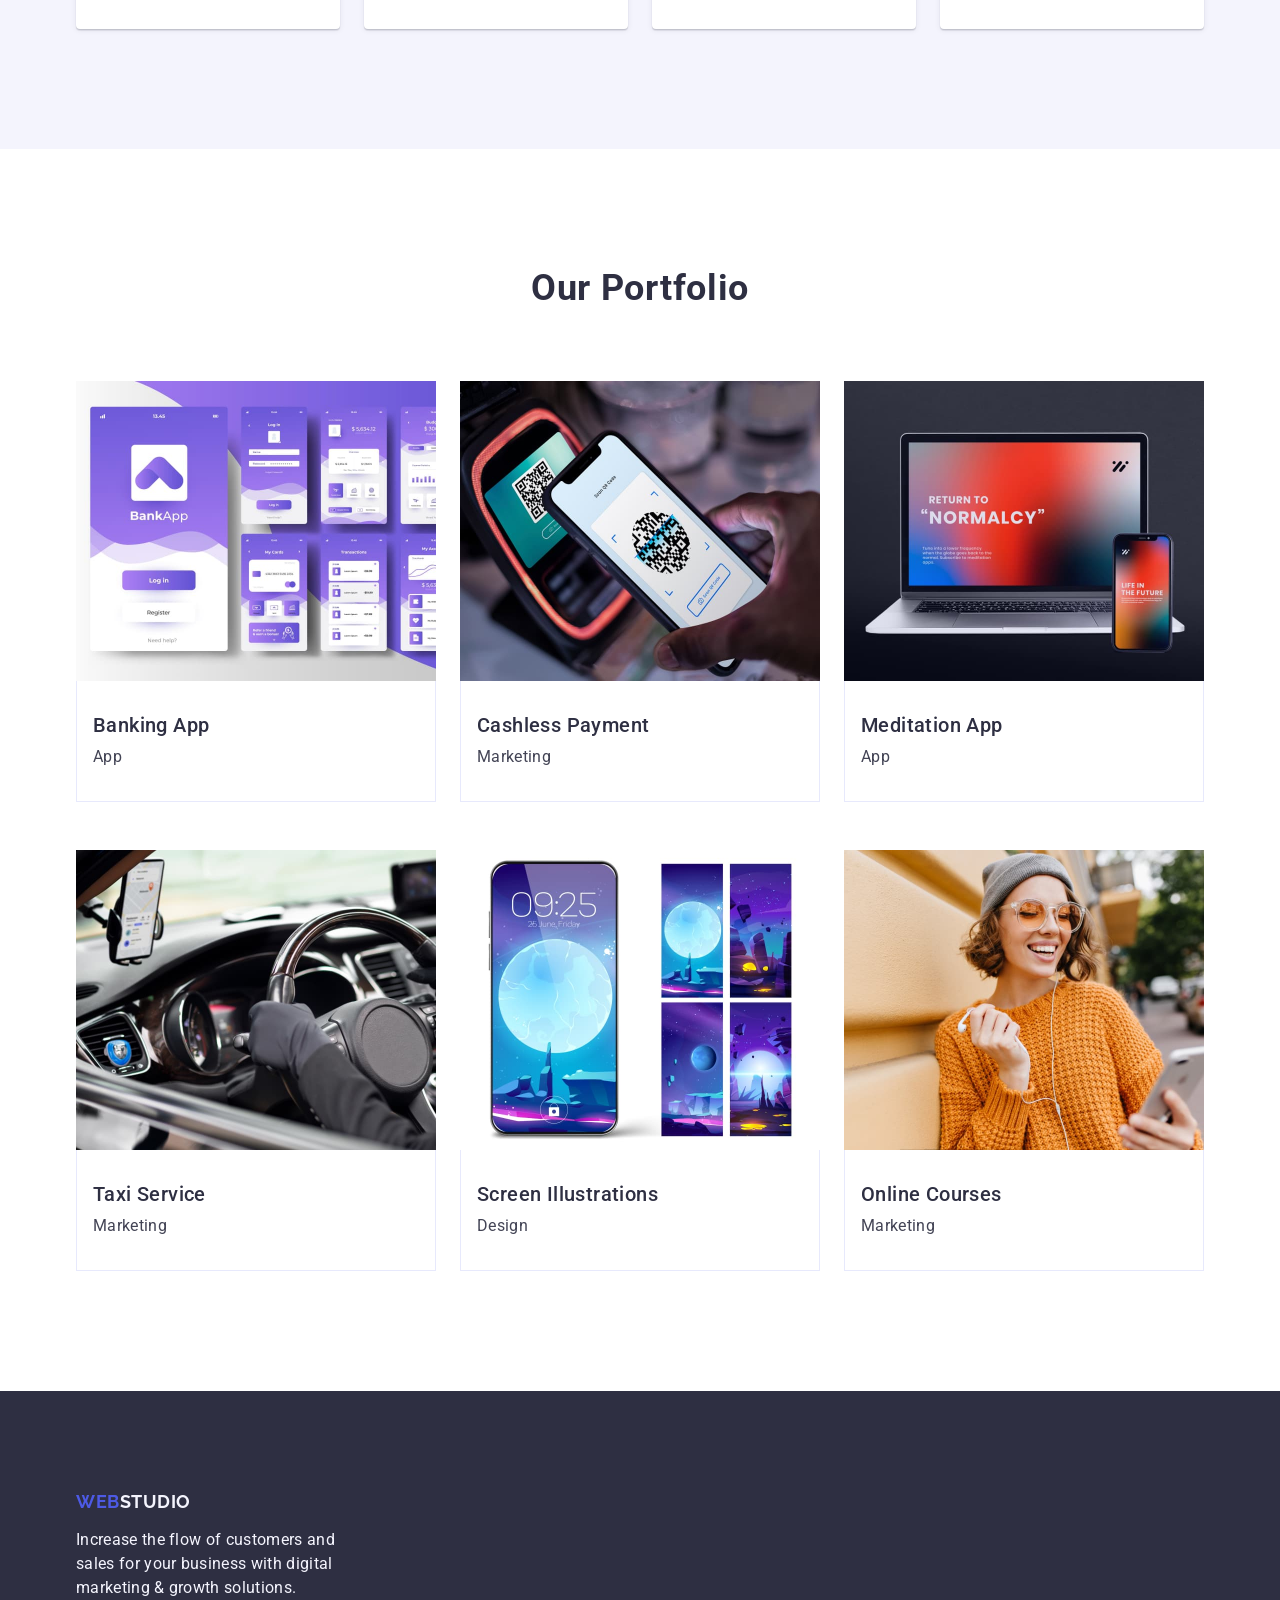
==== commit 1e248cb3: "commit message" ====
--- a/index.html
+++ b/index.html
@@ -15,7 +15,7 @@
 
 <body>
     <header class="header">
-        <div class="container navigation">
+        <div class="container navig">
             <nav class="nav">
                 <a class="logo-link" href="./index.html">Web<span class="logo-accent">Studio</span></a>
                 <ul class="nav-list">
@@ -43,9 +43,9 @@
         </section>
 
         <!-- ======= BENEFITS SECTION ======= -->
-        <section class="benef">
+        <section class="benef cont-pad">
             <div class="container">
-                <h2 class="benef-title">Benefits</h2>
+                <h2 class="visually-hidden">Benefits</h2>
                 <ul class="benef-list">
                     <li class="benef-item">
                         <h3 class="item-title">Strategy</h3>
@@ -79,7 +79,7 @@
         </section>
 
         <!-- ======= TEAM SECTION ======= -->
-        <section class="team">
+        <section class="team cont-pad">
             <div class="container">
                 <h2 class="team-title">Our Team</h2>
                 <ul class="team-list">
@@ -116,7 +116,7 @@
         </section>
 
         <!-- ======= PORTFOLLIO SECTION ======= -->
-        <section class="portf">
+        <section class="portf cont-pad">
             <div class="container">
                 <h2 class="portf-title">Our Portfolio</h2>
                 <ul class="portf-list">
--- a/css/styles.css
+++ b/css/styles.css
@@ -43,10 +43,12 @@
 
 .container {
     width: 1158px;
-    padding-left: 15px;
-    padding-right: 15px;
-    margin: auto;
-    padding: auto;
+    padding: 0 15px;
+    margin: 0 auto;
+}
+.cont-pad {
+    padding-top: 120px;
+    padding-bottom: 120px;
 }
 
 /* ======= HEADER SECTION =======*/
@@ -55,26 +57,22 @@
     align-items: center;
     border-bottom: 1px solid #e7e9fc;
 }
-
 .nav {
     display: flex;
-}
-
+    align-items: center;
+}
 .logo-accent {
     color: #2e2f42;
 }
-
 .nav-list {
     display: flex;
     gap: 40px;
     margin-right: 332px;
 }
-
-.navigation {
+.navig {
     display: flex;
     justify-content: space-between;
 }
-
 .logo-link {
     font-family: "Raleway", sans-serif;
     font-weight: 700;
@@ -87,7 +85,6 @@
     margin-bottom: 24px;
     margin-right: 76px;
 }
-
 .nav-link {
     font-weight: 500;
     font-size: 16px;
@@ -97,27 +94,22 @@
     padding: 24px 0;
     display: block;
 }
-
 .nav-link:hover,
 .nav-link:focus {
     color: #404bbf;
 }
-
 .nav-item {
     letter-spacing: 0.02em;
     color: #2e2f42;
 }
-
 .adres {
     font-style: normal;
 }
-
 .adres-list {
     display: flex;
     gap: 40px;
     justify-content: flex-end;
 }
-
 .adres-link {
     font-weight: 400;
     font-size: 16px;
@@ -126,12 +118,10 @@
     color: #434455;
 
 }
-
 .adres-link:hover,
 .adres-link:focus {
     color: #404bbf;
 }
-
 .adres-item {
     padding: 24px 0;
 }
@@ -150,7 +140,6 @@
     margin-left: auto;
     margin-right: auto;
 }
-
 .hero-title {
     font-weight: 700;
     font-size: 56px;
@@ -164,7 +153,6 @@
     margin-right: auto;
     margin-left: auto;
 }
-
 .hero-but {
     font-weight: 500;
     font-size: 16px;
@@ -180,28 +168,24 @@
     display: block;
     min-width: 169px;
 }
-
 .hero-but:hover,
 .hero-but:focus {
     background: #404bbf;
 }
 
 /* ======= BENEFITS SECTION ======= */
-.benef {
-    padding-top: 120px;
-    padding-bottom: 120px;
-}
-
-.benef-title {
-    font-weight: 700;
-    font-size: 36px;
-    line-height: 1.11;
-    letter-spacing: 0.02em;
-    text-transform: capitalize;
-    color: #2e2f42;
-    visibility: hidden;
-}
-
+.visually-hidden {
+    position: absolute;
+    width: 1px;
+    height: 1px;
+    margin: -1px;
+    border: 0;
+    padding: 0;
+    white-space: nowrap;
+    clip-path: inset(100%);
+    clip: rect(0 0 0 0);
+    overflow: hidden;
+}
 .benef-list {
     display: flex;
     gap: 24px;
@@ -227,8 +211,6 @@
 /* ======= TEAM SECTION ======= */
 .team {
     background: #f4f4fd;
-    padding-top: 120px;
-    padding-bottom: 120px;
 }
 .team-item {
     background-color: #FFFFFF;
@@ -236,7 +218,6 @@
     box-shadow: 0 2px 1px 0 rgba(46, 47, 66, 0.08), 0 1px 1px 0 rgba(46, 47, 66, 0.16), 0 1px 6px 0 rgba(46, 47, 66, 0.08);
     border-radius: 0 0 4px 4px;
 }
-
 .team-list {
     display: flex;
     gap: 24px;
@@ -258,11 +239,6 @@
 }
 
 /* ======= PORTFOLLIO SECTION ======= */
-.portf {
-    padding-top: 120px;
-    padding-bottom: 120px;
-}
-
 .portf-title {
     font-weight: 700;
     font-size: 36px;
@@ -273,18 +249,15 @@
     color: #2e2f42;
     margin-bottom: 72px;
 }
-
 .portf-list {
     display: flex;
     gap: 24px;
     row-gap: 48px;
     flex-wrap: wrap;
 }
-
 .portf-item {
     flex-basis: calc((100% - 48px) / 3);
 }
-
 .portf-hp {
     border-bottom: 1px solid #e7e9fc;
     border-left: 1px solid #e7e9fc;
@@ -293,13 +266,12 @@
 }
 
 /* ======= FOOTER SECTION ======= */
-footer {
+.foot {
     background-color: #2e2f42;
     color: #f4f4fd;
     padding-top: 100px;
     padding-bottom: 100px;
 }
-
 .logof-link {
     font-family: "Raleway", sans-serif;
     font-weight: 700;
@@ -311,11 +283,9 @@
     display: inline-block;
     margin-bottom: 16px;
 }
-
 .logof-sp {
     color: #f4f4fd;
 }
-
 .foot-p {
     font-weight: 400;
     font-size: 16px;
